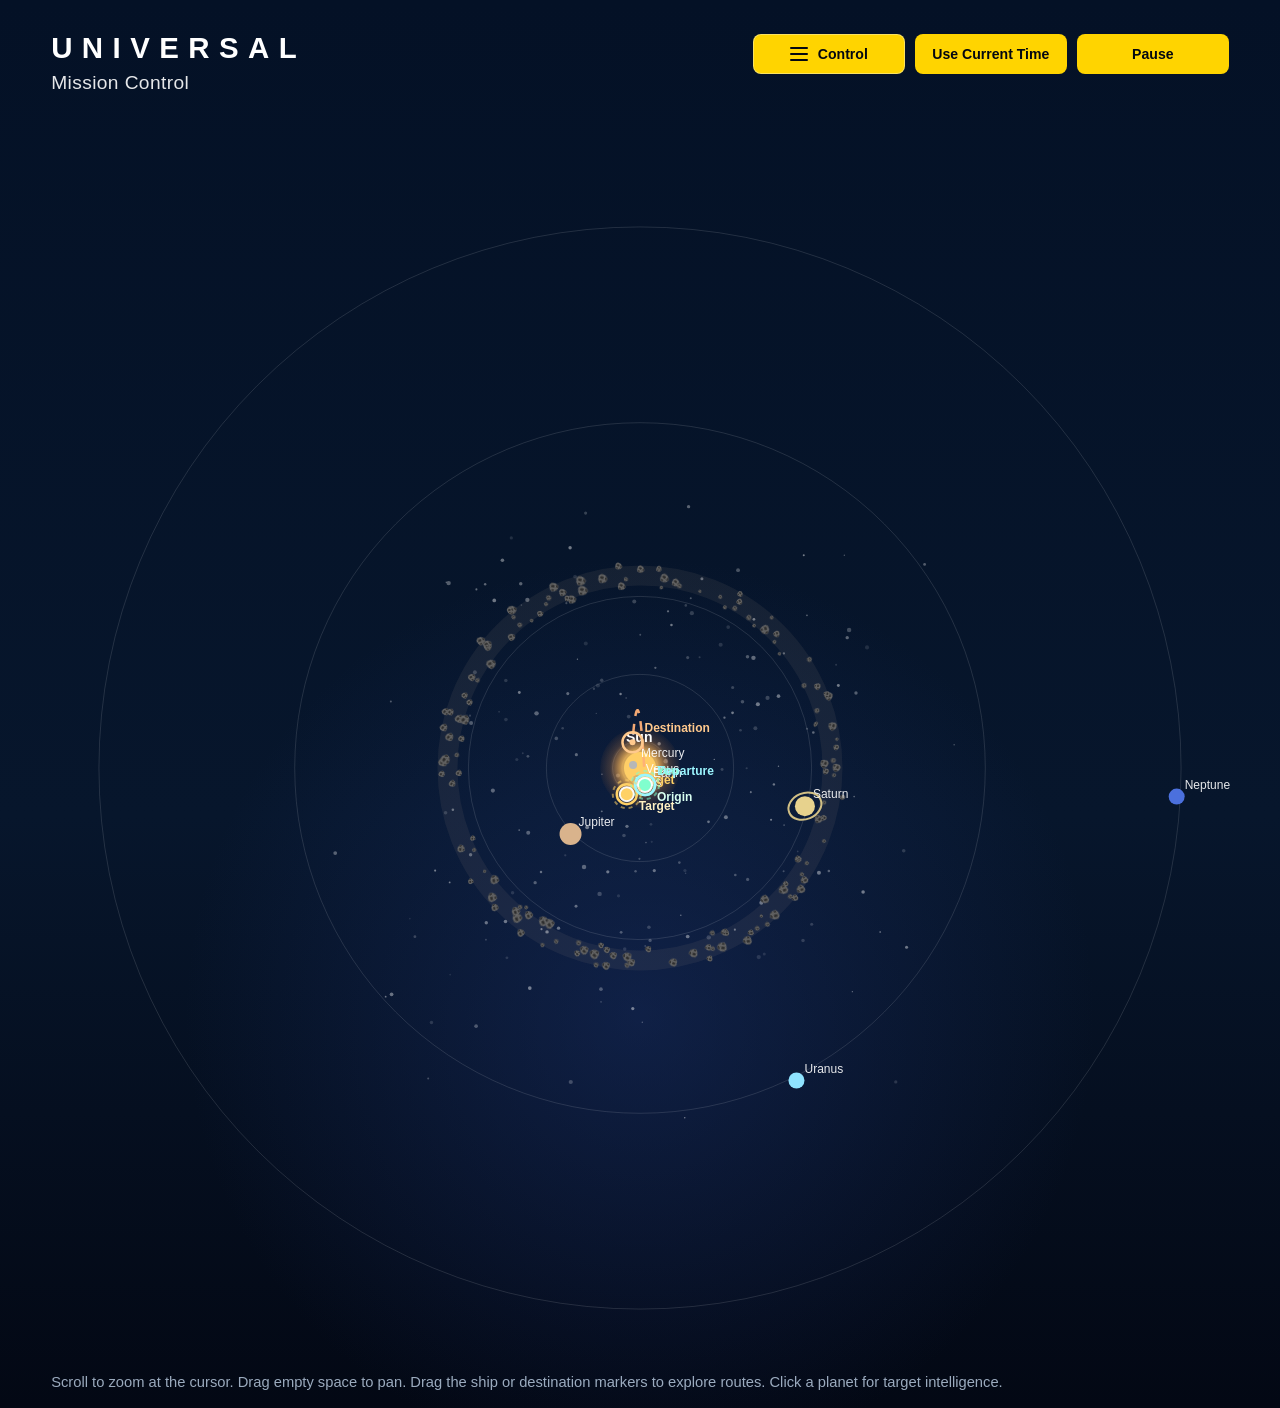
==== index.html @ 276c8074 "UI newly made" ====
<!DOCTYPE html>
<html lang="en">
<head>
  <meta charset="UTF-8" />
  <meta name="viewport" content="width=device-width, initial-scale=1.0" />
  <title>Universal Mission Control</title>
  <link rel="stylesheet" href="style.css" />
</head>
<body class="mission-control-page">
  <div class="ui mission-shell">
    <div class="mission-topbar">
      <div class="mission-brand">
        <h1>UNIVERSAL</h1>
        <p>Mission Control</p>
      </div>

      <div class="controls mission-controls" id="missionControls" aria-hidden="true">
        <div class="nav-control-card nav-time-card">
          <div class="control-field speed-field">
            <label for="speedInput">Speed</label>
            <input id="speedInput" type="number" min="0.01" step="0.01" value="1" />
          </div>
          <div class="control-field mission-time-field">
            <label for="customTime">Mission Time</label>
            <input type="datetime-local" id="customTime" step="1" />
          </div>
          <button id="applyTimeBtn">Apply</button>
        </div>
        <div class="sim-time-chip">
          <span class="sim-time-label">Simulation Time</span>
          <span id="simTimeDisplay" class="sim-time-value">Loading...</span>
        </div>
        <div class="nav-control-card planner-preview">
          <span class="card-label">Trajectory Tools</span>
          <button id="openPlannerBtn" type="button">Plan Route</button>
        </div>
        <div class="zoom-controls">
          <span class="zoom-label">Zoom</span>
          <button id="zoomOutBtn" type="button">-</button>
          <span id="zoomDisplay" class="zoom-display">1.00×</span>
          <button id="zoomInBtn" type="button">+</button>
        </div>
      </div>

      <div class="mission-actions">
        <button id="controlMenuBtn" class="control-menu-btn" type="button" aria-controls="missionControls" aria-expanded="false">
          <span class="menu-icon" aria-hidden="true"></span>
          <span>Control</span>
        </button>
        <button id="nowBtn">Use Current Time</button>
        <button id="togglePauseBtn">Pause</button>
      </div>
    </div>

    <div class="mission-layout">
      <section class="mission-main">
        <div class="canvas-wrap mission-canvas-wrap">
          <canvas id="solarCanvas" width="1000" height="1000"></canvas>
          <div id="planetInfo" class="planet-info-overlay hidden" aria-live="polite">
            <button id="closePlanetInfoBtn" class="planet-info-close" type="button" aria-label="Close target intelligence">Close</button>
            <div class="planet-info-card">
              <div class="planet-info-left">
                <div id="planetBadge" class="planet-badge">?</div>
              </div>

              <div class="planet-info-right">
                <p class="planet-info-kicker">Target Intelligence</p>
                <h3 id="planetName">Selected Planet</h3>
                <p><strong>Distance from Earth:</strong> <span id="planetDistance">Awaiting target lock</span></p>
                <p><strong>Size:</strong> <span id="planetSize">Awaiting target lock</span></p>
                <p><strong>Temperature:</strong> <span id="planetTemp">Awaiting target lock</span></p>
                <p><strong>Elements / Composition:</strong> <span id="planetElements">Awaiting target lock</span></p>
              </div>
            </div>
          </div>
          <div class="canvas-hint">
            Scroll to zoom at the cursor. Drag empty space to pan. Drag the ship or destination markers to explore routes. Click a planet for target intelligence.
          </div>
        </div>
      </section>
    </div>
  </div>

  <div id="plannerModal" class="modal hidden" aria-hidden="true">
    <div class="modal-backdrop" id="plannerBackdrop"></div>
    <div class="modal-dialog" role="dialog" aria-modal="true" aria-labelledby="plannerTitle">
      <div class="modal-header">
        <div>
          <p class="eyebrow">Navigation Console</p>
          <h2 id="plannerTitle">Trajectory Planner</h2>
          <p>Plot where you are, where you want to go, and the fastest route your ship can fly.</p>
        </div>
        <button id="closePlannerBtn" class="modal-close" type="button" aria-label="Close trajectory planner">Close</button>
      </div>

      <div class="planner-grid">
        <div class="planner-card origin-card">
          <h3>Origin</h3>
          <div class="planner-field-grid two-fields">
            <div class="planner-field">
              <label for="originMode">Plot from</label>
              <select id="originMode">
                <option value="body">Planet</option>
                <option value="custom">Custom coordinates</option>
              </select>
            </div>

            <div id="originBodyGroup" class="planner-field">
              <label for="originBody">Body</label>
              <select id="originBody">
                <option value="MERCURY">Mercury</option>
                <option value="VENUS">Venus</option>
                <option value="EARTH" selected>Earth</option>
                <option value="MARS">Mars</option>
                <option value="JUPITER">Jupiter</option>
                <option value="SATURN">Saturn</option>
                <option value="URANUS">Uranus</option>
                <option value="NEPTUNE">Neptune</option>
              </select>
            </div>
          </div>

          <div id="originCustomGroup" class="custom-coords hidden">
            <label for="originCustomX">X (AU)</label>
            <input id="originCustomX" type="number" step="0.001" value="1" />
            <label for="originCustomY">Y (AU)</label>
            <input id="originCustomY" type="number" step="0.001" value="0" />
            <label for="originCustomZ">Z (AU)</label>
            <input id="originCustomZ" type="number" step="0.001" value="0" />
          </div>
        </div>

        <div class="planner-card destination-card">
          <h3>Destination</h3>
          <div class="planner-field-grid two-fields">
            <div class="planner-field">
              <label for="destinationMode">Plot to</label>
              <select id="destinationMode">
                <option value="body">Planet</option>
                <option value="custom">Custom coordinates</option>
              </select>
            </div>

            <div id="destinationBodyGroup" class="planner-field">
              <label for="destinationBody">Body</label>
              <select id="destinationBody">
                <option value="MERCURY">Mercury</option>
                <option value="VENUS">Venus</option>
                <option value="EARTH">Earth</option>
                <option value="MARS" selected>Mars</option>
                <option value="JUPITER">Jupiter</option>
                <option value="SATURN">Saturn</option>
                <option value="URANUS">Uranus</option>
                <option value="NEPTUNE">Neptune</option>
              </select>
            </div>
          </div>

          <div id="destinationCustomGroup" class="custom-coords hidden">
            <label for="destinationCustomX">X (AU)</label>
            <input id="destinationCustomX" type="number" step="0.001" value="1.524" />
            <label for="destinationCustomY">Y (AU)</label>
            <input id="destinationCustomY" type="number" step="0.001" value="0" />
            <label for="destinationCustomZ">Z (AU)</label>
            <input id="destinationCustomZ" type="number" step="0.001" value="0" />
          </div>
        </div>

        <div class="planner-card ship-card">
          <h3>Ship + Mission</h3>
          <div class="planner-field-grid three-fields">
            <div class="planner-field">
              <label for="dryMassInput">Dry Mass (kg)</label>
              <input id="dryMassInput" type="number" min="1" step="10" value="1000" />
            </div>
            <div class="planner-field">
              <label for="fuelMassInput">Fuel Mass (kg)</label>
              <input id="fuelMassInput" type="number" min="0" step="10" value="300" />
            </div>
            <div class="planner-field">
              <label for="ispInput">Engine Isp (s)</label>
              <input id="ispInput" type="number" min="1" step="1" value="340" />
            </div>
          </div>
          <div class="ship-action-grid">
            <div class="planner-priority-group">
              <span class="planner-priority-label">Optimize for</span>
              <label><input id="preferTimeInput" type="checkbox" checked /> Least time</label>
              <label><input id="preferFuelInput" type="checkbox" checked /> Lowest fuel</label>
              <label><input id="preferRadiationInput" type="checkbox" checked /> Lowest radiation</label>
            </div>
            <div class="planner-buttons">
              <button id="swapRouteBtn" type="button">Swap Route</button>
              <button id="planRouteBtn" type="button">Plan Best Route</button>
            </div>
          </div>
        </div>
      </div>

      <div class="route-output">
        <h3>Guidance</h3>
        <p id="routeSummary">Choose an origin and destination, then generate a route.</p>
        <div class="route-stats" id="routeStats"></div>
      </div>
    </div>
  </div>

  <script>
    window.addEventListener("error", function (event) {
      const simTime = document.getElementById("simTimeDisplay");
      if (simTime) simTime.textContent = "Startup error";
    });

    window.addEventListener("unhandledrejection", function (event) {
      const simTime = document.getElementById("simTimeDisplay");
      if (simTime) simTime.textContent = "Startup error";
    });
  </script>
  <script src="spice-browser.js"></script>
  <script src="script.js"></script>
</body>
</html>
---- style.css ----
* {
  box-sizing: border-box;
  margin: 0;
  padding: 0;
}

body {
  min-height: 100vh;
  font-family: Arial, Helvetica, sans-serif;
  background:
    radial-gradient(circle at center, #101a2c 0%, #090d16 45%, #04060b 100%);
  color: white;
  display: flex;
  flex-direction: column;
  align-items: center;
  padding: 20px;
}

.ui {
  width: min(1100px, 95%);
  background: rgba(255, 255, 255, 0.06);
  border: 1px solid rgba(255, 255, 255, 0.12);
  backdrop-filter: blur(10px);
  border-radius: 16px;
  padding: 20px;
  margin-bottom: 18px;
  box-shadow: 0 10px 30px rgba(0, 0, 0, 0.35);
}

h1 {
  text-align: center;
  margin-bottom: 16px;
  font-size: 2rem;
  letter-spacing: 1px;
}

.controls {
  display: flex;
  flex-wrap: wrap;
  gap: 10px;
  justify-content: center;
  align-items: center;
  margin-bottom: 15px;
}

button,
input[type="datetime-local"],
input[type="number"],
select {
  border: none;
  border-radius: 10px;
  padding: 10px 14px;
  font-size: 0.95rem;
}

button {
  background: #ffd166;
  color: #111;
  font-weight: bold;
  cursor: pointer;
  transition: transform 0.15s ease, opacity 0.15s ease;
}

button:hover {
  transform: translateY(-2px);
  opacity: 0.92;
}

input[type="datetime-local"],
input[type="number"],
select {
  background: rgba(255, 255, 255, 0.92);
  color: #111;
}

.time-panel {
  text-align: center;
  margin-bottom: 15px;
  line-height: 1.8;
  font-size: 1rem;
}

.legend {
  display: flex;
  flex-wrap: wrap;
  justify-content: center;
  gap: 14px;
  font-size: 0.9rem;
}

.status-panel {
  margin-top: 14px;
  text-align: center;
  color: rgba(255, 255, 255, 0.8);
  font-size: 0.95rem;
}

.planner-launch {
  margin-top: 18px;
  text-align: center;
}

.planner-launch-copy {
  margin-top: 10px;
  color: rgba(255, 255, 255, 0.78);
}

.planner-grid {
  display: grid;
  grid-template-columns: 1fr;
  align-content: start;
  gap: 20px;
}

.planner-card,
.route-output {
  background: transparent;
  border: 0;
  border-radius: 0;
  padding: 0;
  color: #f5f7fb;
}

.planner-card {
  display: grid;
  gap: 12px;
}

.planner-card h3,
.route-output h3 {
  color: #f5f7fb;
  font-size: 1rem;
  letter-spacing: 0.03em;
}

.planner-field-grid {
  display: grid;
  gap: 12px;
  border-radius: 8px;
  background: #aeb5c0;
  padding: 14px 16px;
}

.two-fields {
  grid-template-columns: repeat(2, minmax(0, 1fr));
}

.three-fields {
  grid-template-columns: repeat(3, minmax(0, 1fr));
}

.planner-field {
  min-width: 0;
}

.planner-field label {
  display: block;
  margin-bottom: 6px;
  color: #121a29;
  font-size: 0.86rem;
}

.planner-card input,
.planner-card select {
  width: 100%;
  height: 36px;
  border-radius: 8px;
  background: #f5f5f3;
  color: #081120;
}

.ship-action-grid {
  display: grid;
  grid-template-columns: minmax(0, 1fr) minmax(150px, 0.9fr);
  gap: 24px;
  align-items: stretch;
  border-radius: 8px;
  background: #aeb5c0;
  padding: 14px 28px;
}

.planner-buttons {
  display: grid;
  gap: 10px;
}

.planner-buttons button {
  width: 100%;
  min-height: 46px;
  border-radius: 8px;
}

.planner-buttons #planRouteBtn {
  background: #65b27d;
}

.planner-priority-group {
  display: grid;
  gap: 5px;
  margin-top: 0;
  padding: 10px 12px;
  border-radius: 8px;
  background: rgba(16, 24, 38, 0.12);
  border: 0;
}

.planner-priority-group label {
  display: flex;
  align-items: center;
  gap: 8px;
  font-size: 0.8rem;
  color: #263142;
}

.planner-priority-group input[type="checkbox"] {
  width: 16px;
  height: 16px;
}

.planner-priority-label {
  font-size: 0.76rem;
  text-transform: uppercase;
  letter-spacing: 0.08em;
  color: #101827;
  font-weight: 700;
}

.custom-coords {
  display: grid;
  grid-template-columns: repeat(3, minmax(0, 1fr));
  gap: 8px;
  align-items: end;
}

.planner-card .custom-coords {
  border-radius: 8px;
  background: #aeb5c0;
  padding: 14px 16px;
  color: #111827;
}

.hidden {
  display: none !important;
}

.modal {
  position: fixed;
  inset: 0;
  z-index: 20;
  display: flex;
  align-items: center;
  justify-content: center;
  padding: 5vh 5vw;
}

.modal-backdrop {
  position: absolute;
  inset: 0;
  background: rgba(3, 7, 15, 0.7);
  backdrop-filter: blur(10px);
}

.modal-dialog {
  position: relative;
  width: min(1230px, 100%);
  max-height: calc(100vh - 10vh);
  overflow-y: auto;
  overflow-x: hidden;
  overscroll-behavior: contain;
  display: grid;
  grid-template-columns: minmax(410px, 0.92fr) minmax(520px, 1.18fr);
  grid-template-rows: auto auto;
  align-items: stretch;
  gap: 24px 34px;
  background: #25385d;
  border: 1px solid rgba(255, 255, 255, 0.75);
  border-radius: 8px;
  box-shadow: 0 20px 60px rgba(0, 0, 0, 0.55);
  padding: 44px 58px 60px;
}

.modal-dialog::-webkit-scrollbar,
.route-stats::-webkit-scrollbar {
  width: 10px;
}

.modal-dialog::-webkit-scrollbar-track,
.route-stats::-webkit-scrollbar-track {
  background: rgba(255, 255, 255, 0.08);
  border-radius: 999px;
}

.modal-dialog::-webkit-scrollbar-thumb,
.route-stats::-webkit-scrollbar-thumb {
  background: rgba(255, 212, 0, 0.72);
  border-radius: 999px;
}

.modal-header {
  display: flex;
  justify-content: space-between;
  align-items: flex-start;
  gap: 16px;
  grid-column: 1 / -1;
  margin-bottom: 0;
}

.modal-header h2 {
  margin-bottom: 10px;
  color: #f5f7fb;
  font-size: clamp(2rem, 4vw, 3.1rem);
  line-height: 0.95;
  letter-spacing: 0.1em;
  text-transform: uppercase;
}

.modal-header p {
  color: rgba(255, 255, 255, 0.88);
  font-size: 1.08rem;
  letter-spacing: 0.02em;
}

.modal-close {
  background: #ffd400;
  color: #081120;
  min-width: 86px;
}

.route-output {
  align-self: stretch;
  min-height: 0;
  margin-top: 0;
  display: grid;
  grid-template-rows: auto auto minmax(0, 1fr);
  gap: 0;
  overflow: hidden;
}

.route-output p {
  overflow: visible;
  margin-top: 14px;
  padding: 24px 36px 12px;
  border-radius: 8px 8px 0 0;
  background: #aeb5c0;
  line-height: 1.25;
  color: #111827;
  font-size: 0.92rem;
}

.route-stats {
  display: grid;
  grid-template-columns: repeat(4, minmax(0, 1fr));
  grid-auto-rows: minmax(92px, auto);
  gap: 10px;
  min-height: 0;
  max-height: 330px;
  overflow-y: auto;
  padding: 8px 36px 36px;
  border-radius: 0 0 8px 8px;
  background: #aeb5c0;
}

.route-stat {
  background: #f5f5f3;
  border: 0;
  border-radius: 8px;
  padding: 10px;
  min-width: 0;
}

.route-stat span {
  display: block;
}

.route-stat .label {
  font-size: 0.68rem;
  color: #5b6472;
  text-transform: uppercase;
  letter-spacing: 0.05em;
  margin-bottom: 4px;
}

.route-stat .value {
  font-size: 0.9rem;
  color: #111827;
  overflow-wrap: anywhere;
}

.route-stat.empty .value {
  color: #9aa1ad;
}

.asteroid {
  background: #9a8f80;
}

.legend span {
  display: flex;
  align-items: center;
  gap: 6px;
}

.dot {
  width: 12px;
  height: 12px;
  border-radius: 50%;
  display: inline-block;
}

.mercury { background: #b7b7b7; }
.venus { background: #d8b26e; }
.earth { background: #4da6ff; }
.mars { background: #d96b4d; }
.jupiter { background: #d9b38c; }
.saturn { background: #e7d28d; }
.uranus { background: #8fe3ff; }
.neptune { background: #4b70dd; }

.canvas-wrap {
  width: min(1000px, 95vw);
  aspect-ratio: 1 / 1;
  display: flex;
  justify-content: center;
  align-items: center;
}

canvas {
  width: 100%;
  height: 100%;
  background:
    radial-gradient(circle at center, rgba(255,255,255,0.03) 0%, rgba(0,0,0,0.15) 65%, rgba(0,0,0,0.3) 100%);
  border-radius: 18px;
  box-shadow: 0 12px 35px rgba(0, 0, 0, 0.45);
  border: 1px solid rgba(255,255,255,0.08);
}

@media (max-width: 1180px) {
  .modal-dialog {
    grid-template-columns: 1fr;
    overflow: auto;
  }

  .route-output {
    min-height: 560px;
  }
}

@media (max-width: 720px) {
  .custom-coords {
    grid-template-columns: 1fr;
  }

  .modal {
    padding: 12px;
  }

  .modal-dialog {
    grid-template-columns: 1fr;
    max-height: calc(100vh - 24px);
    overflow: auto;
    padding: 18px;
  }

  .modal-header {
    flex-direction: column;
    align-items: stretch;
  }

  .route-output {
    min-height: 520px;
  }

  .route-stats {
    grid-template-columns: repeat(2, minmax(0, 1fr));
    padding: 8px 14px 18px;
  }

  .route-output p {
    padding: 18px 14px 10px;
  }
}

.mission-control-page {
  background:
    radial-gradient(circle at 50% 72%, rgba(32, 57, 126, 0.38), transparent 38%),
    linear-gradient(180deg, #041126 0%, #07162c 58%, #030814 100%);
  align-items: stretch;
  padding: 0;
  overflow: hidden;
}

.mission-control-page .mission-shell {
  width: 100%;
  min-height: 100vh;
  display: grid;
  grid-template-rows: auto minmax(0, 1fr);
  padding: 34px 4vw 0;
  margin: 0;
  border-radius: 0;
  background: transparent;
  border: 0;
  box-shadow: none;
  backdrop-filter: none;
}

.mission-control-page .eyebrow {
  text-transform: uppercase;
  letter-spacing: 0.18em;
  font-size: 0.72rem;
  color: #8ec5ff;
  margin-bottom: 8px;
}

.mission-brand h1 {
  text-align: left;
  margin-bottom: 0;
  font-size: clamp(1.45rem, 2.3vw, 2.05rem);
  line-height: 0.95;
  letter-spacing: 0.32em;
  font-weight: 700;
}

.mission-brand p {
  margin-top: 10px;
  color: rgba(255, 255, 255, 0.9);
  font-size: clamp(1rem, 1.5vw, 1.25rem);
  letter-spacing: 0.02em;
}

.mission-topbar {
  --nav-button-width: 152px;
  --nav-button-height: 40px;
  --zoom-button-size: 40px;
  display: flex;
  justify-content: space-between;
  align-items: flex-start;
  flex-wrap: wrap;
  gap: 18px;
  margin-bottom: 16px;
}

.mission-actions {
  display: flex;
  flex-wrap: nowrap;
  justify-content: flex-end;
  gap: 10px;
  flex-shrink: 0;
}

.mission-actions button {
  width: var(--nav-button-width);
  height: var(--nav-button-height);
  border-radius: 8px;
  padding: 0 14px;
  background: #ffd400;
  color: #030711;
  font-size: 0.88rem;
  letter-spacing: 0;
  white-space: nowrap;
}

.control-menu-btn {
  display: inline-flex;
  align-items: center;
  justify-content: center;
  gap: 10px;
  background: transparent;
  color: #f5f7fb;
  border: 1px solid rgba(245, 247, 251, 0.38);
}

.menu-icon,
.menu-icon::before,
.menu-icon::after {
  display: block;
  width: 18px;
  height: 2px;
  border-radius: 999px;
  background: currentColor;
}

.menu-icon {
  position: relative;
}

.menu-icon::before,
.menu-icon::after {
  content: "";
  position: absolute;
  left: 0;
}

.menu-icon::before {
  top: -6px;
}

.menu-icon::after {
  top: 6px;
}

.mission-control-page .mission-controls {
  display: grid;
  grid-template-columns: repeat(4, minmax(0, 1fr));
  align-items: stretch;
  justify-content: stretch;
  order: 3;
  flex: 1 0 100%;
  gap: 14px;
  max-height: 240px;
  margin-bottom: 0;
  padding: 0;
  border-radius: 0;
  background: transparent;
  border: 0;
  opacity: 1;
  overflow: hidden;
  transform: translateY(0);
  transition:
    max-height 0.28s ease,
    opacity 0.22s ease,
    transform 0.28s ease,
    margin 0.28s ease;
}

.mission-control-page .mission-controls[aria-hidden="true"] {
  max-height: 0;
  margin-top: -18px;
  opacity: 0;
  pointer-events: none;
  transform: translateY(-10px);
}

.nav-control-card,
.sim-time-chip,
.zoom-controls {
  min-height: 110px;
  border-radius: 8px;
  background: #202650;
  border: 1px solid rgba(95, 117, 205, 0.12);
  box-shadow: inset 0 1px 0 rgba(255, 255, 255, 0.03);
}

.nav-time-card {
  display: grid;
  grid-template-columns: minmax(72px, 0.7fr) minmax(0, 1.3fr);
  grid-template-rows: auto auto;
  gap: 8px 12px;
  align-items: end;
  padding: 12px 16px;
}

.control-field {
  min-width: 0;
}

.control-field label,
.card-label {
  display: block;
  margin-bottom: 5px;
  color: rgba(255, 255, 255, 0.9);
  font-size: 0.82rem;
  font-weight: 700;
  letter-spacing: 0.02em;
}

.mission-control-page input[type="number"],
.mission-control-page input[type="datetime-local"] {
  width: 100%;
  height: 36px;
  border-radius: 8px;
  padding: 0 9px;
  background: #f4f4f4;
  color: #091120;
  font-size: 0.95rem;
}

.mission-control-page input[type="number"] {
  padding-left: 14px;
}

.nav-time-card button,
.planner-preview button,
.zoom-controls button {
  border-radius: 8px;
  background: #ffd400;
  color: #030711;
}

.nav-time-card button {
  align-self: center;
  grid-column: 1 / -1;
  width: 100%;
  height: var(--nav-button-height);
  padding: 0 14px;
  margin-top: 0;
  font-size: 0.95rem;
  white-space: nowrap;
}

.planner-preview {
  display: grid;
  align-content: center;
  gap: 10px;
  padding: 12px 16px;
}

.planner-preview button {
  width: 100%;
  height: var(--nav-button-height);
  justify-self: stretch;
  font-size: 0.95rem;
  white-space: nowrap;
}

.zoom-controls {
  display: grid;
  grid-template-columns: var(--zoom-button-size) minmax(58px, 1fr) var(--zoom-button-size);
  align-items: center;
  justify-items: center;
  align-content: center;
  gap: 10px 12px;
  padding: 12px 16px;
  margin-left: 0;
}

.controls-mini-panel {
  display: flex;
  align-items: center;
  gap: 10px;
  padding: 8px 10px;
  border-radius: 14px;
  background: rgba(10, 24, 40, 0.7);
  border: 1px solid rgba(126, 184, 255, 0.12);
}

.controls-mini-panel h2 {
  margin: 0;
  font-size: 0.74rem;
  text-transform: uppercase;
  letter-spacing: 0.08em;
  color: rgba(182, 215, 255, 0.75);
  white-space: nowrap;
}

.planner-preview-inline button {
  padding: 8px 12px;
  font-size: 0.86rem;
}

.legend-inline {
  max-width: min(540px, 100%);
}

.sim-time-chip {
  display: grid;
  align-content: center;
  gap: 2px;
  min-width: 0;
  padding: 12px 16px;
  text-align: center;
}

.sim-time-label {
  font-size: 0.82rem;
  font-weight: 700;
  text-transform: none;
  letter-spacing: 0.02em;
  color: rgba(255, 255, 255, 0.92);
}

.sim-time-value {
  display: flex;
  flex-direction: column;
  align-items: center;
  color: #f3f8ff;
  line-height: 1;
  font-weight: 700;
}

.sim-time-clock {
  font-size: 1.6rem;
}

.sim-time-date {
  display: none;
  margin-top: 4px;
  color: rgba(255, 255, 255, 0.56);
  font-size: 0.84rem;
  font-weight: 400;
  white-space: nowrap;
}

.zoom-label {
  grid-column: 1 / -1;
  width: 100%;
  font-size: 0.82rem;
  color: rgba(255, 255, 255, 0.88);
  text-transform: uppercase;
  letter-spacing: 0.05em;
  text-align: center;
}

.zoom-display {
  min-width: 58px;
  text-align: center;
  color: #eef6ff;
  font-size: 0.95rem;
}

.zoom-controls button {
  width: var(--zoom-button-size);
  height: var(--zoom-button-size);
  padding: 0;
  line-height: 1;
}

.mission-layout {
  display: block;
  min-height: 0;
  margin: 0 -4vw;
}

.mission-main {
  min-width: 0;
  height: 100%;
}

.mission-control-page .mission-canvas-wrap {
  width: 100%;
  height: 100%;
  min-height: 0;
  aspect-ratio: auto;
  position: relative;
  flex-direction: column;
  align-items: stretch;
  margin-top: 0;
}

.mission-control-page canvas {
  display: block;
  flex: 1;
  min-height: 0;
  border-radius: 0;
  border: 0;
  box-shadow: none;
  background: transparent;
  cursor: grab;
  touch-action: none;
  user-select: none;
}

.mission-control-page canvas:active {
  cursor: grabbing;
}

.canvas-hint {
  position: absolute;
  left: 4vw;
  right: 4vw;
  bottom: 18px;
  z-index: 1;
  margin-top: 0;
  color: rgba(213, 233, 255, 0.72);
  font-size: 0.92rem;
  pointer-events: none;
}

.mission-legend {
  justify-content: flex-start;
  gap: 10px 16px;
}

.compact-legend {
  gap: 6px 10px;
  font-size: 0.8rem;
}

.planet-info-card {
  display: grid;
  grid-template-columns: 96px minmax(0, 1fr);
  gap: 16px;
  align-items: start;
}

.planet-badge {
  width: 96px;
  height: 96px;
  border-radius: 16px;
  display: flex;
  align-items: center;
  justify-content: center;
  font-size: 1.6rem;
  font-weight: 700;
  color: #08111d;
  background: rgba(255, 255, 255, 0.06);
  border: 1px solid rgba(255, 255, 255, 0.08);
}

.planet-info-right h3 {
  margin-bottom: 10px;
}

.planet-info-right p {
  line-height: 1.6;
  color: rgba(239, 245, 255, 0.82);
}

.planet-info-overlay {
  position: absolute;
  top: 18px;
  left: 18px;
  z-index: 2;
  width: min(360px, calc(100% - 36px));
  padding: 18px;
  border-radius: 18px;
  background: linear-gradient(180deg, rgba(9, 18, 32, 0.96), rgba(5, 10, 19, 0.96));
  border: 1px solid rgba(122, 181, 255, 0.16);
  box-shadow: 0 18px 42px rgba(0, 0, 0, 0.4);
  backdrop-filter: blur(12px);
}

.planet-info-close {
  position: absolute;
  top: 12px;
  right: 12px;
  padding: 7px 10px;
  font-size: 0.82rem;
  background: rgba(255, 255, 255, 0.1);
  color: #f4f8ff;
}

.planet-info-kicker {
  margin-bottom: 6px;
  font-size: 0.74rem;
  text-transform: uppercase;
  letter-spacing: 0.1em;
  color: #8ec5ff;
}

@media (max-width: 1280px) {
  .mission-control-page .mission-controls {
    grid-template-columns: repeat(2, minmax(0, 1fr));
  }
}

@media (max-width: 720px) {
  .mission-control-page {
    padding: 0;
    overflow: auto;
  }

  .mission-control-page .mission-shell {
    padding: 28px 18px 0;
  }

  .mission-topbar {
    flex-direction: column;
    align-items: flex-start;
  }

  .mission-actions {
    justify-content: flex-start;
    width: 100%;
  }

  .mission-actions button {
    width: 100%;
    padding: 0 14px;
  }

  .mission-control-page .mission-controls {
    grid-template-columns: 1fr;
    align-items: stretch;
  }

  .mission-layout {
    margin: 0 -18px;
  }

  .mission-control-page .mission-canvas-wrap {
    min-height: 70vh;
  }

  .canvas-hint {
    left: 18px;
    right: 18px;
  }

  .nav-time-card {
    grid-template-columns: 1fr;
    gap: 8px;
    padding: 12px;
  }

  .nav-time-card button {
    width: 100%;
    margin-top: 0;
  }

  .planner-preview button {
    width: 100%;
  }

  .planner-preview,
  .zoom-controls,
  .sim-time-chip {
    width: 100%;
  }

  .zoom-controls {
    min-height: 58px;
  }

  .controls-mini-panel {
    width: 100%;
    flex-wrap: wrap;
  }

  .legend-inline {
    max-width: 100%;
  }

  .sim-time-chip {
    min-width: 0;
  }

  .planet-info-card {
    grid-template-columns: 1fr;
  }

  .planet-info-overlay {
    top: 12px;
    left: 12px;
    width: calc(100% - 24px);
  }
}
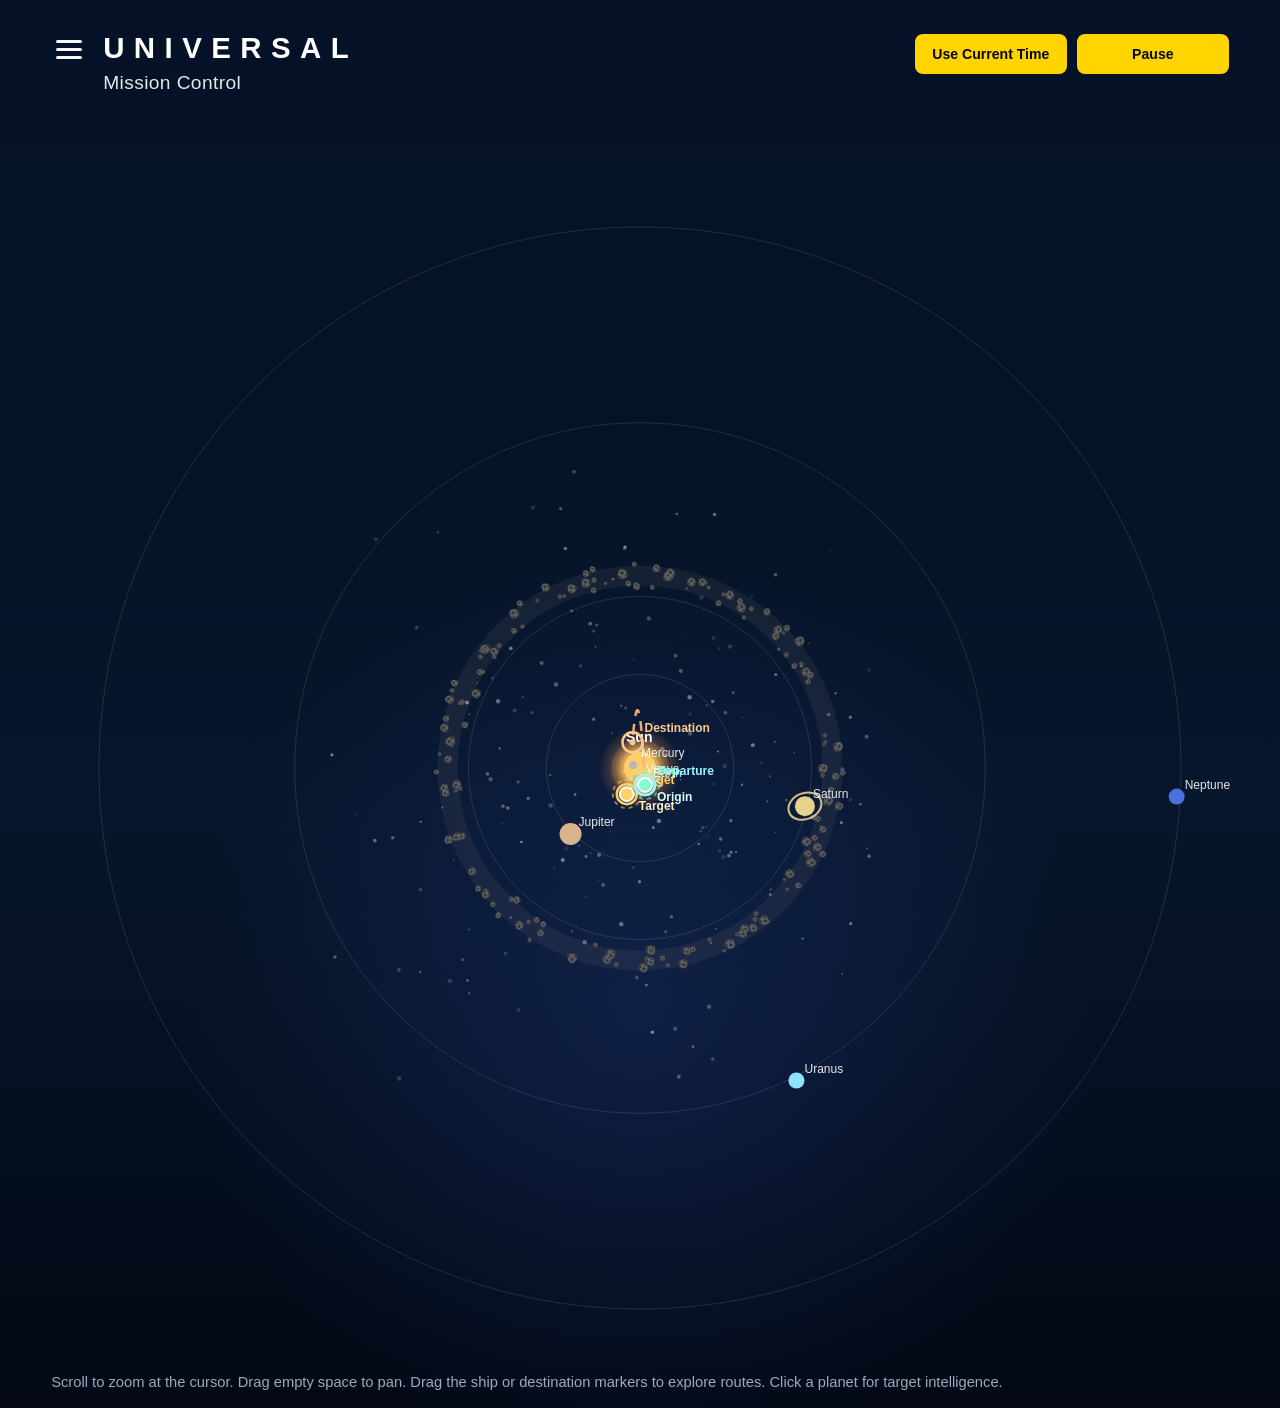
==== commit c0c11bed: "UI newly made" ====
--- a/index.html
+++ b/index.html
@@ -9,9 +9,14 @@
 <body class="mission-control-page">
   <div class="ui mission-shell">
     <div class="mission-topbar">
-      <div class="mission-brand">
-        <h1>UNIVERSAL</h1>
-        <p>Mission Control</p>
+      <div class="mission-brand-row">
+        <div id="controlMenuBtn" class="control-menu-btn" role="button" tabindex="0" aria-label="Control" aria-controls="missionControls" aria-expanded="false">
+          <span class="menu-icon" aria-hidden="true"></span>
+        </div>
+        <div class="mission-brand">
+          <h1>UNIVERSAL</h1>
+          <p>Mission Control</p>
+        </div>
       </div>
 
       <div class="controls mission-controls" id="missionControls" aria-hidden="true">
@@ -43,10 +48,6 @@
       </div>
 
       <div class="mission-actions">
-        <button id="controlMenuBtn" class="control-menu-btn" type="button" aria-controls="missionControls" aria-expanded="false">
-          <span class="menu-icon" aria-hidden="true"></span>
-          <span>Control</span>
-        </button>
         <button id="nowBtn">Use Current Time</button>
         <button id="togglePauseBtn">Pause</button>
       </div>
--- a/style.css
+++ b/style.css
@@ -527,6 +527,13 @@
   letter-spacing: 0.02em;
 }
 
+.mission-brand-row {
+  display: flex;
+  align-items: flex-start;
+  gap: 16px;
+  order: 0;
+}
+
 .mission-topbar {
   --nav-button-width: 152px;
   --nav-button-height: 40px;
@@ -544,6 +551,7 @@
   flex-wrap: nowrap;
   justify-content: flex-end;
   gap: 10px;
+  order: 2;
   flex-shrink: 0;
 }
 
@@ -559,22 +567,31 @@
   white-space: nowrap;
 }
 
-.control-menu-btn {
+.mission-topbar .control-menu-btn {
   display: inline-flex;
   align-items: center;
   justify-content: center;
-  gap: 10px;
-  background: transparent;
-  color: #f5f7fb;
-  border: 1px solid rgba(245, 247, 251, 0.38);
+  width: 36px;
+  min-width: 36px;
+  height: 36px;
+  margin-top: -3px;
+  padding: 0 !important;
+  background: transparent !important;
+  color: #f5f7fb !important;
+  border: 0 !important;
+  box-shadow: none !important;
+  transform: none;
+  cursor: pointer;
+  font-size: 0;
+  line-height: 0;
 }
 
 .menu-icon,
 .menu-icon::before,
 .menu-icon::after {
   display: block;
-  width: 18px;
-  height: 2px;
+  width: 26px;
+  height: 3px;
   border-radius: 999px;
   background: currentColor;
 }
@@ -591,11 +608,22 @@
 }
 
 .menu-icon::before {
-  top: -6px;
+  top: -8px;
 }
 
 .menu-icon::after {
-  top: 6px;
+  top: 8px;
+}
+
+.mission-topbar .control-menu-btn:hover,
+.mission-topbar .control-menu-btn:active {
+  background: transparent !important;
+  opacity: 0.82;
+}
+
+.mission-topbar .control-menu-btn:focus-visible {
+  outline: 2px solid rgba(255, 255, 255, 0.72);
+  outline-offset: 4px;
 }
 
 .mission-control-page .mission-controls {
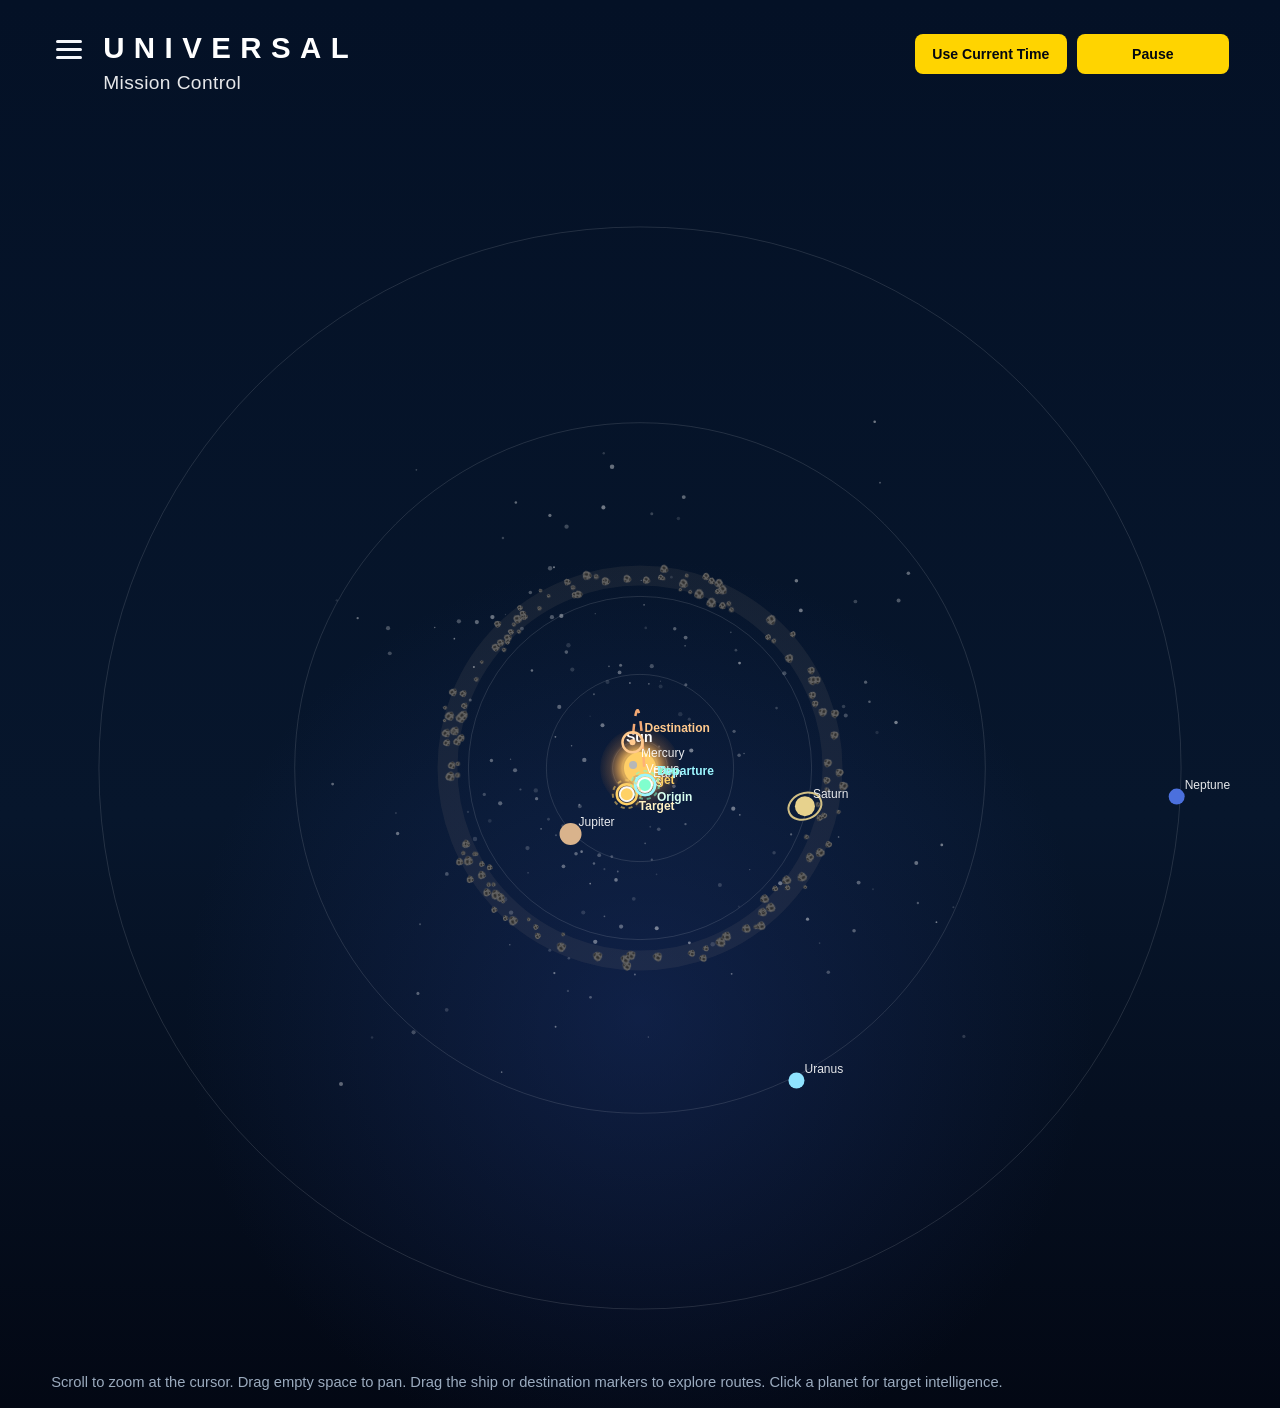
==== commit 361f0bd1: "pushed" ====
--- a/index.html
+++ b/index.html
@@ -186,7 +186,7 @@
           <div class="ship-action-grid">
             <div class="planner-priority-group">
               <span class="planner-priority-label">Optimize for</span>
-              <label><input id="preferTimeInput" type="checkbox" checked /> Least time</label>
+              <label><input id="preferTimeInput" type="checkbox" checked /> Shortest travel time</label>
               <label><input id="preferFuelInput" type="checkbox" checked /> Lowest fuel</label>
               <label><input id="preferRadiationInput" type="checkbox" checked /> Lowest radiation</label>
             </div>
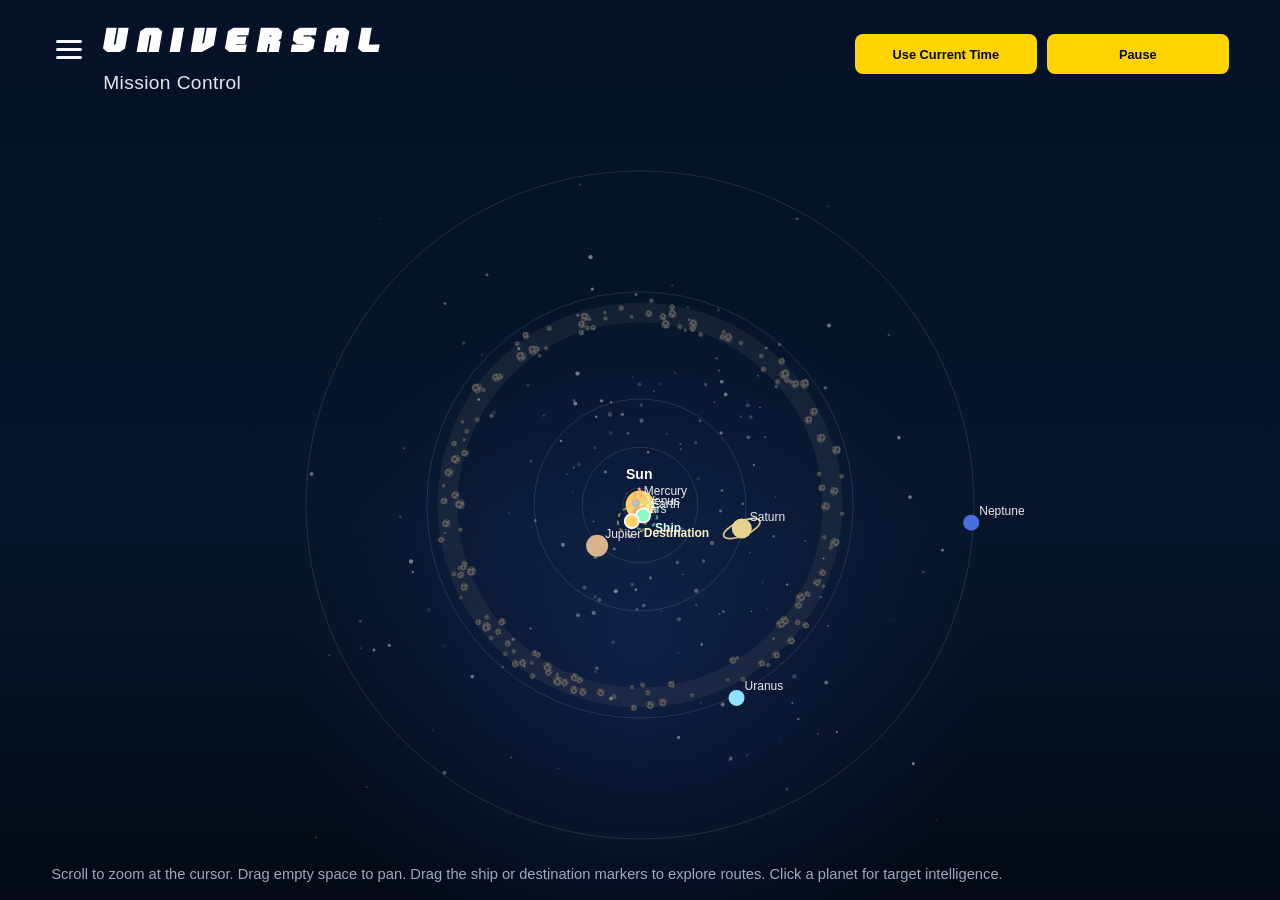
==== commit 65d207f9: "planets" ====
--- a/index.html
+++ b/index.html
@@ -57,23 +57,41 @@
       <section class="mission-main">
         <div class="canvas-wrap mission-canvas-wrap">
           <canvas id="solarCanvas" width="1000" height="1000"></canvas>
-          <div id="planetInfo" class="planet-info-overlay hidden" aria-live="polite">
-            <button id="closePlanetInfoBtn" class="planet-info-close" type="button" aria-label="Close target intelligence">Close</button>
-            <div class="planet-info-card">
-              <div class="planet-info-left">
-                <div id="planetBadge" class="planet-badge">?</div>
+          <section id="planetInfo" class="planet-overview hidden" aria-hidden="true" aria-live="polite">
+            <div class="planet-overview-surface"></div>
+            <div class="planet-overview-panel">
+              <div class="planet-overview-header">
+                <button id="closePlanetInfoBtn" class="planet-overview-close" type="button" aria-label="Close planet overview">Close</button>
+                <button id="planetEndpointBtn" class="planet-overview-endpoint" type="button">Set Endpoint</button>
               </div>
 
-              <div class="planet-info-right">
-                <p class="planet-info-kicker">Target Intelligence</p>
-                <h3 id="planetName">Selected Planet</h3>
-                <p><strong>Distance from Earth:</strong> <span id="planetDistance">Awaiting target lock</span></p>
-                <p><strong>Size:</strong> <span id="planetSize">Awaiting target lock</span></p>
-                <p><strong>Temperature:</strong> <span id="planetTemp">Awaiting target lock</span></p>
-                <p><strong>Elements / Composition:</strong> <span id="planetElements">Awaiting target lock</span></p>
+              <div class="planet-overview-copy">
+                <h2 id="planetName" class="planet-overview-title">Selected Planet</h2>
               </div>
-            </div>
-          </div>
+
+              <div class="planet-overview-grid">
+                <div class="planet-overview-stat planet-overview-stat-size">
+                  <span class="planet-overview-label">Size</span>
+                  <span id="planetSize" class="planet-overview-value">Awaiting target lock</span>
+                </div>
+                <div class="planet-overview-stat planet-overview-stat-temp">
+                  <span class="planet-overview-label">Temperature</span>
+                  <span id="planetTemp" class="planet-overview-value">Awaiting target lock</span>
+                </div>
+                <div class="planet-overview-visual">
+                  <img id="planetOverviewImage" src="" alt="" />
+                </div>
+                <div class="planet-overview-stat planet-overview-stat-distance">
+                  <span class="planet-overview-label">Distance from Earth</span>
+                  <span id="planetDistance" class="planet-overview-value">Awaiting target lock</span>
+                </div>
+                <div class="planet-overview-stat planet-overview-stat-elements">
+                  <span class="planet-overview-label">Composition</span>
+                  <span id="planetElements" class="planet-overview-value">Awaiting target lock</span>
+                </div>
+              </div>
+            </div>
+          </section>
           <div class="canvas-hint">
             Scroll to zoom at the cursor. Drag empty space to pan. Drag the ship or destination markers to explore routes. Click a planet for target intelligence.
           </div>
--- a/style.css
+++ b/style.css
@@ -1,3 +1,15 @@
+@font-face {
+  font-family: "Legend";
+  src: url("assets/Legend.ttf") format("truetype");
+  font-display: swap;
+}
+
+@font-face {
+  font-family: "Science Gothic";
+  src: url("assets/ScienceGothic.ttf") format("truetype");
+  font-display: swap;
+}
+
 * {
   box-sizing: border-box;
   margin: 0;
@@ -6,7 +18,7 @@
 
 body {
   min-height: 100vh;
-  font-family: Arial, Helvetica, sans-serif;
+  font-family: "Science Gothic", Arial, Helvetica, sans-serif;
   background:
     radial-gradient(circle at center, #101a2c 0%, #090d16 45%, #04060b 100%);
   color: white;
@@ -32,6 +44,7 @@
   margin-bottom: 16px;
   font-size: 2rem;
   letter-spacing: 1px;
+  font-family: "Legend", "Science Gothic", Arial, sans-serif;
 }
 
 .controls {
@@ -51,6 +64,7 @@
   border-radius: 10px;
   padding: 10px 14px;
   font-size: 0.95rem;
+  font-family: inherit;
 }
 
 button {
@@ -491,6 +505,7 @@
 
 .mission-control-page .mission-shell {
   width: 100%;
+  height: 100vh;
   min-height: 100vh;
   display: grid;
   grid-template-rows: auto minmax(0, 1fr);
@@ -518,6 +533,7 @@
   line-height: 0.95;
   letter-spacing: 0.32em;
   font-weight: 700;
+  font-family: "Legend", "Science Gothic", Arial, sans-serif;
 }
 
 .mission-brand p {
@@ -535,9 +551,10 @@
 }
 
 .mission-topbar {
-  --nav-button-width: 152px;
+  --nav-button-width: 182px;
   --nav-button-height: 40px;
   --zoom-button-size: 40px;
+  position: relative;
   display: flex;
   justify-content: space-between;
   align-items: flex-start;
@@ -562,7 +579,7 @@
   padding: 0 14px;
   background: #ffd400;
   color: #030711;
-  font-size: 0.88rem;
+  font-size: 0.8rem;
   letter-spacing: 0;
   white-space: nowrap;
 }
@@ -631,11 +648,14 @@
   grid-template-columns: repeat(4, minmax(0, 1fr));
   align-items: stretch;
   justify-content: stretch;
-  order: 3;
-  flex: 1 0 100%;
+  position: absolute;
+  top: calc(100% + 10px);
+  left: 0;
+  right: 0;
+  z-index: 5;
   gap: 14px;
-  max-height: 240px;
-  margin-bottom: 0;
+  max-height: 260px;
+  margin: 0;
   padding: 0;
   border-radius: 0;
   background: transparent;
@@ -646,13 +666,11 @@
   transition:
     max-height 0.28s ease,
     opacity 0.22s ease,
-    transform 0.28s ease,
-    margin 0.28s ease;
+    transform 0.28s ease;
 }
 
 .mission-control-page .mission-controls[aria-hidden="true"] {
   max-height: 0;
-  margin-top: -18px;
   opacity: 0;
   pointer-events: none;
   transform: translateY(-10px);
@@ -843,17 +861,23 @@
 }
 
 .mission-layout {
-  display: block;
+  display: flex;
   min-height: 0;
+  height: 100%;
   margin: 0 -4vw;
 }
 
 .mission-main {
+  display: flex;
+  flex: 1 1 auto;
   min-width: 0;
   height: 100%;
+  min-height: 0;
 }
 
 .mission-control-page .mission-canvas-wrap {
+  display: flex;
+  flex: 1 1 auto;
   width: 100%;
   height: 100%;
   min-height: 0;
@@ -867,6 +891,8 @@
 .mission-control-page canvas {
   display: block;
   flex: 1;
+  width: 100%;
+  height: 100%;
   min-height: 0;
   border-radius: 0;
   border: 0;
@@ -903,48 +929,175 @@
   font-size: 0.8rem;
 }
 
-.planet-info-card {
-  display: grid;
-  grid-template-columns: 96px minmax(0, 1fr);
-  gap: 16px;
+.planet-overview {
+  position: absolute;
+  inset: 0;
+  z-index: 4;
+  opacity: 0;
+  pointer-events: none;
+  transition: opacity 0.24s ease;
+}
+
+.planet-overview.is-open {
+  opacity: 1;
+  pointer-events: auto;
+}
+
+.planet-overview-surface {
+  position: absolute;
+  inset: 0;
+  background:
+    radial-gradient(circle at 20% 38%, rgba(110, 165, 255, 0.2), transparent 28%),
+    radial-gradient(circle at 50% 78%, rgba(60, 98, 184, 0.18), transparent 24%),
+    linear-gradient(180deg, rgba(4, 16, 36, 0.82) 0%, rgba(5, 15, 29, 0.94) 62%, rgba(1, 8, 18, 0.98) 100%);
+  backdrop-filter: blur(8px);
+}
+
+.planet-overview-panel {
+  position: relative;
+  z-index: 1;
+  min-height: 100%;
+  padding: 30px 42px 34px;
+  display: grid;
+  grid-template-rows: auto auto minmax(0, 1fr);
+  gap: 12px;
+  overflow-y: auto;
+  transform: translateY(18px) scale(0.985);
+  transition: transform 0.5s cubic-bezier(0.2, 0.8, 0.2, 1);
+}
+
+.planet-overview.is-open .planet-overview-panel {
+  transform: translateY(0) scale(1);
+}
+
+.planet-overview-header {
+  display: flex;
+  justify-content: space-between;
+  align-items: center;
+  gap: 18px;
+}
+
+.planet-overview-close,
+.planet-overview-endpoint {
+  min-width: 156px;
+  min-height: 48px;
+  border-radius: 999px;
+  font-size: 0.92rem;
+}
+
+.planet-overview-close {
+  background: rgba(20, 44, 77, 0.9);
+  color: #f5f8ff;
+}
+
+.planet-overview-endpoint {
+  background: linear-gradient(90deg, #9dd7ff 0%, #ffd96b 100%);
+  color: #091120;
+}
+
+.planet-overview-copy {
+  text-align: center;
+}
+
+.planet-overview-title {
+  font-size: clamp(3.1rem, 6vw, 5.3rem);
+  line-height: 0.96;
+  letter-spacing: 0.02em;
+  color: #f5f8ff;
+  font-family: "Legend", "Science Gothic", Arial, sans-serif;
+}
+
+.planet-overview-grid {
+  min-height: 0;
+  display: grid;
+  grid-template-columns: repeat(12, minmax(0, 1fr));
+  grid-template-rows: repeat(6, minmax(72px, auto));
   align-items: start;
-}
-
-.planet-badge {
-  width: 96px;
-  height: 96px;
-  border-radius: 16px;
-  display: flex;
-  align-items: center;
+  gap: 12px 16px;
+}
+
+.planet-overview-stat {
+  align-self: center;
+  max-width: 340px;
+}
+
+.planet-overview-label {
+  display: block;
+  margin-bottom: 6px;
+  color: #9fc8ff;
+  text-transform: uppercase;
+  letter-spacing: 0.12em;
+  font-size: clamp(0.84rem, 1vw, 0.98rem);
+}
+
+.planet-overview-value {
+  display: block;
+  color: #dfebff;
+  font-size: clamp(1.05rem, 1.5vw, 1.35rem);
+  line-height: 1.38;
+  font-weight: 700;
+}
+
+.planet-overview-stat-size {
+  grid-column: 3 / span 3;
+  grid-row: 2 / span 1;
+  align-self: start;
+}
+
+.planet-overview-stat-temp {
+  grid-column: 10 / span 3;
+  grid-row: 4 / span 1;
+  justify-self: start;
+  text-align: left;
+  align-self: start;
+}
+
+.planet-overview-stat-distance {
+  grid-column: 2 / span 4;
+  grid-row: 4 / span 1;
+  align-self: start;
+}
+
+.planet-overview-stat-elements {
+  grid-column: 9 / span 4;
+  grid-row: 2 / span 2;
+  justify-self: start;
+  align-self: start;
+}
+
+.planet-overview-visual {
+  grid-column: 4 / span 6;
+  grid-row: 2 / span 3;
+  display: flex;
+  align-items: flex-start;
   justify-content: center;
-  font-size: 1.6rem;
-  font-weight: 700;
-  color: #08111d;
-  background: rgba(255, 255, 255, 0.06);
-  border: 1px solid rgba(255, 255, 255, 0.08);
-}
-
-.planet-info-right h3 {
-  margin-bottom: 10px;
-}
-
-.planet-info-right p {
-  line-height: 1.6;
-  color: rgba(239, 245, 255, 0.82);
-}
-
-.planet-info-overlay {
-  position: absolute;
-  top: 18px;
-  left: 18px;
-  z-index: 2;
-  width: min(360px, calc(100% - 36px));
-  padding: 18px;
-  border-radius: 18px;
-  background: linear-gradient(180deg, rgba(9, 18, 32, 0.96), rgba(5, 10, 19, 0.96));
-  border: 1px solid rgba(122, 181, 255, 0.16);
-  box-shadow: 0 18px 42px rgba(0, 0, 0, 0.4);
-  backdrop-filter: blur(12px);
+  min-height: 260px;
+  min-height: 220px;
+  padding-top: 0;
+}
+
+.planet-overview-visual img {
+  display: block;
+  width: min(28vw, 420px);
+  max-width: 100%;
+  height: auto;
+  object-fit: contain;
+  object-position: center;
+  transform: translateY(-20px);
+  filter: drop-shadow(0 28px 42px rgba(0, 0, 0, 0.42));
+  animation: planetOverviewImageIn 0.28s ease;
+}
+
+@keyframes planetOverviewImageIn {
+  from {
+    opacity: 0;
+    transform: scale(0.92);
+  }
+
+  to {
+    opacity: 1;
+    transform: scale(1);
+  }
 }
 
 .planet-info-close {
@@ -957,14 +1110,6 @@
   color: #f4f8ff;
 }
 
-.planet-info-kicker {
-  margin-bottom: 6px;
-  font-size: 0.74rem;
-  text-transform: uppercase;
-  letter-spacing: 0.1em;
-  color: #8ec5ff;
-}
-
 @media (max-width: 1280px) {
   .mission-control-page .mission-controls {
     grid-template-columns: repeat(2, minmax(0, 1fr));
@@ -1052,13 +1197,48 @@
     min-width: 0;
   }
 
-  .planet-info-card {
-    grid-template-columns: 1fr;
-  }
-
-  .planet-info-overlay {
-    top: 12px;
-    left: 12px;
-    width: calc(100% - 24px);
-  }
-}
+  .planet-overview-panel {
+    padding: 24px 20px 28px;
+  }
+
+  .planet-overview-header {
+    flex-wrap: wrap;
+  }
+
+  .planet-overview-close,
+  .planet-overview-endpoint {
+    flex: 1 1 180px;
+    min-width: 0;
+  }
+
+  .planet-overview-grid {
+    grid-template-columns: repeat(2, minmax(0, 1fr));
+    grid-template-rows: auto;
+    gap: 24px 18px;
+  }
+
+  .planet-overview-stat,
+  .planet-overview-visual,
+  .planet-overview-stat-size,
+  .planet-overview-stat-temp,
+  .planet-overview-stat-distance,
+  .planet-overview-stat-elements {
+    grid-column: auto;
+    grid-row: auto;
+    justify-self: stretch;
+    max-width: none;
+  }
+
+  .planet-overview-visual {
+    order: 5;
+    min-height: 220px;
+  }
+
+  .planet-overview-visual img {
+    width: min(72vw, 320px);
+  }
+
+  .planet-overview-title {
+    font-size: clamp(2.2rem, 12vw, 3.6rem);
+  }
+}
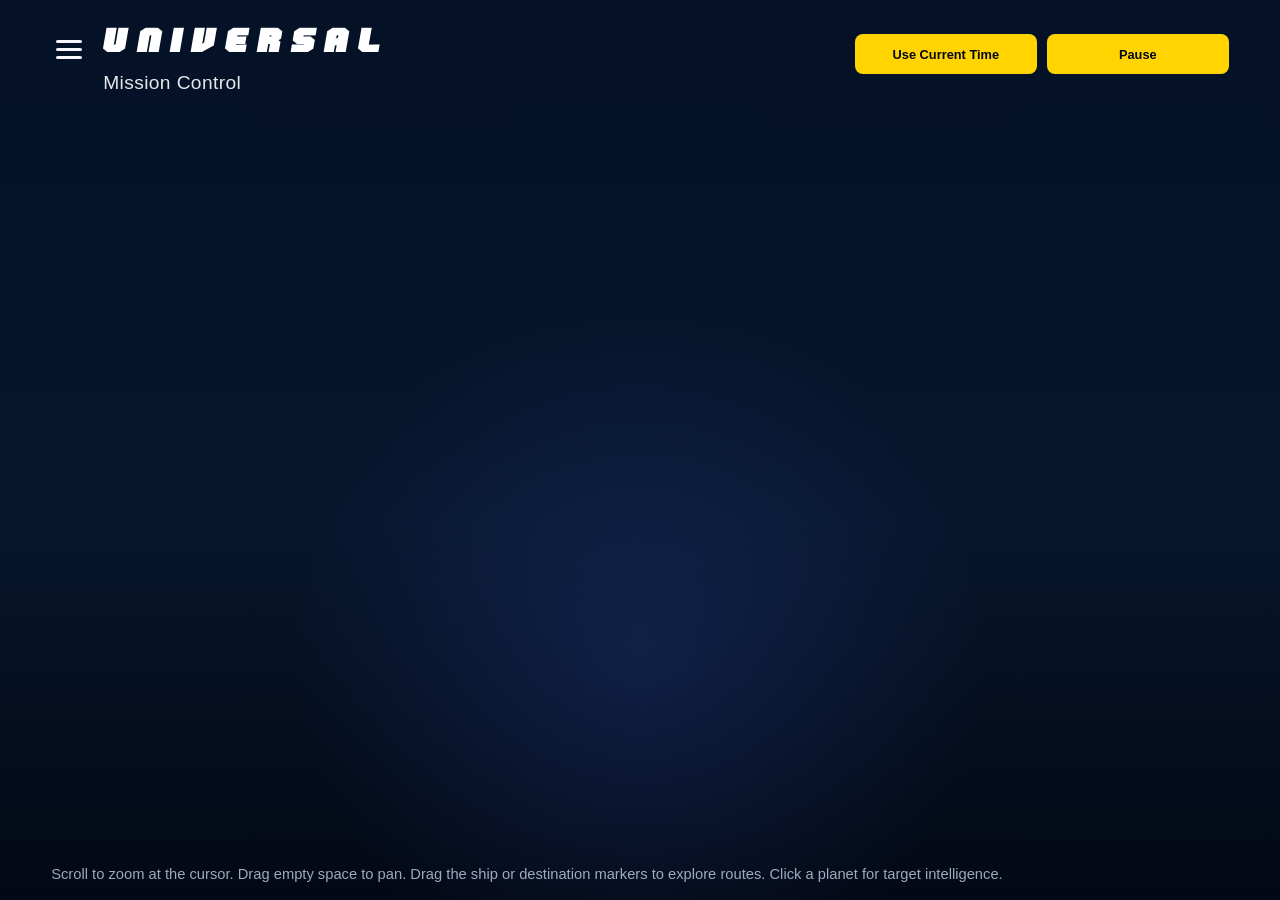
==== commit 7f675490: "UI newly made" ====
--- a/index.html
+++ b/index.html
@@ -206,7 +206,6 @@
               <span class="planner-priority-label">Optimize for</span>
               <label><input id="preferTimeInput" type="checkbox" checked /> Shortest travel time</label>
               <label><input id="preferFuelInput" type="checkbox" checked /> Lowest fuel</label>
-              <label><input id="preferRadiationInput" type="checkbox" checked /> Lowest radiation</label>
             </div>
             <div class="planner-buttons">
               <button id="swapRouteBtn" type="button">Swap Route</button>
--- a/style.css
+++ b/style.css
@@ -10,6 +10,18 @@
   font-display: swap;
 }
 
+@font-face {
+  font-family: "Legend";
+  src: url("assets/Legend.ttf") format("truetype");
+  font-display: swap;
+}
+
+@font-face {
+  font-family: "Science Gothic";
+  src: url("assets/ScienceGothic.ttf") format("truetype");
+  font-display: swap;
+}
+
 * {
   box-sizing: border-box;
   margin: 0;
@@ -18,6 +30,7 @@
 
 body {
   min-height: 100vh;
+  font-family: "Science Gothic", Arial, Helvetica, sans-serif;
   font-family: "Science Gothic", Arial, Helvetica, sans-serif;
   background:
     radial-gradient(circle at center, #101a2c 0%, #090d16 45%, #04060b 100%);
@@ -45,6 +58,7 @@
   font-size: 2rem;
   letter-spacing: 1px;
   font-family: "Legend", "Science Gothic", Arial, sans-serif;
+  font-family: "Legend", "Science Gothic", Arial, sans-serif;
 }
 
 .controls {
@@ -65,6 +79,7 @@
   padding: 10px 14px;
   font-size: 0.95rem;
   font-family: inherit;
+  font-family: inherit;
 }
 
 button {
@@ -505,6 +520,7 @@
 
 .mission-control-page .mission-shell {
   width: 100%;
+  height: 100vh;
   height: 100vh;
   min-height: 100vh;
   display: grid;
@@ -893,6 +909,8 @@
   flex: 1;
   width: 100%;
   height: 100%;
+  width: 100%;
+  height: 100%;
   min-height: 0;
   border-radius: 0;
   border: 0;
@@ -958,12 +976,46 @@
   z-index: 1;
   min-height: 100%;
   padding: 30px 42px 34px;
+.planet-overview {
+  position: absolute;
+  inset: 0;
+  z-index: 4;
+  opacity: 0;
+  pointer-events: none;
+  transition: opacity 0.24s ease;
+}
+
+.planet-overview.is-open {
+  opacity: 1;
+  pointer-events: auto;
+}
+
+.planet-overview-surface {
+  position: absolute;
+  inset: 0;
+  background:
+    radial-gradient(circle at 20% 38%, rgba(110, 165, 255, 0.2), transparent 28%),
+    radial-gradient(circle at 50% 78%, rgba(60, 98, 184, 0.18), transparent 24%),
+    linear-gradient(180deg, rgba(4, 16, 36, 0.82) 0%, rgba(5, 15, 29, 0.94) 62%, rgba(1, 8, 18, 0.98) 100%);
+  backdrop-filter: blur(8px);
+}
+
+.planet-overview-panel {
+  position: relative;
+  z-index: 1;
+  min-height: 100%;
+  padding: 30px 42px 34px;
   display: grid;
   grid-template-rows: auto auto minmax(0, 1fr);
   gap: 12px;
   overflow-y: auto;
   transform: translateY(18px) scale(0.985);
   transition: transform 0.5s cubic-bezier(0.2, 0.8, 0.2, 1);
+  grid-template-rows: auto auto minmax(0, 1fr);
+  gap: 12px;
+  overflow-y: auto;
+  transform: translateY(18px) scale(0.985);
+  transition: transform 0.5s cubic-bezier(0.2, 0.8, 0.2, 1);
 }
 
 .planet-overview.is-open .planet-overview-panel {
@@ -971,7 +1023,13 @@
 }
 
 .planet-overview-header {
-  display: flex;
+.planet-overview.is-open .planet-overview-panel {
+  transform: translateY(0) scale(1);
+}
+
+.planet-overview-header {
+  display: flex;
+  justify-content: space-between;
   justify-content: space-between;
   align-items: center;
   gap: 18px;
@@ -981,7 +1039,7 @@
 .planet-overview-endpoint {
   min-width: 156px;
   min-height: 48px;
-  border-radius: 999px;
+  border-radius: 8px;
   font-size: 0.92rem;
 }
 
@@ -1071,7 +1129,6 @@
   display: flex;
   align-items: flex-start;
   justify-content: center;
-  min-height: 260px;
   min-height: 220px;
   padding-top: 0;
 }
@@ -1100,16 +1157,6 @@
   }
 }
 
-.planet-info-close {
-  position: absolute;
-  top: 12px;
-  right: 12px;
-  padding: 7px 10px;
-  font-size: 0.82rem;
-  background: rgba(255, 255, 255, 0.1);
-  color: #f4f8ff;
-}
-
 @media (max-width: 1280px) {
   .mission-control-page .mission-controls {
     grid-template-columns: repeat(2, minmax(0, 1fr));
@@ -1197,6 +1244,24 @@
     min-width: 0;
   }
 
+  .planet-overview-panel {
+    padding: 24px 20px 28px;
+  }
+
+  .planet-overview-header {
+    flex-wrap: wrap;
+  }
+
+  .planet-overview-close,
+  .planet-overview-endpoint {
+    flex: 1 1 180px;
+    min-width: 0;
+  }
+
+  .planet-overview-grid {
+    grid-template-columns: repeat(2, minmax(0, 1fr));
+    grid-template-rows: auto;
+    gap: 24px 18px;
   .planet-overview-panel {
     padding: 24px 20px 28px;
   }
@@ -1240,5 +1305,28 @@
 
   .planet-overview-title {
     font-size: clamp(2.2rem, 12vw, 3.6rem);
-  }
-}
+  .planet-overview-stat,
+  .planet-overview-visual,
+  .planet-overview-stat-size,
+  .planet-overview-stat-temp,
+  .planet-overview-stat-distance,
+  .planet-overview-stat-elements {
+    grid-column: auto;
+    grid-row: auto;
+    justify-self: stretch;
+    max-width: none;
+  }
+
+  .planet-overview-visual {
+    order: 5;
+    min-height: 220px;
+  }
+
+  .planet-overview-visual img {
+    width: min(72vw, 320px);
+  }
+
+  .planet-overview-title {
+    font-size: clamp(2.2rem, 12vw, 3.6rem);
+  }
+}
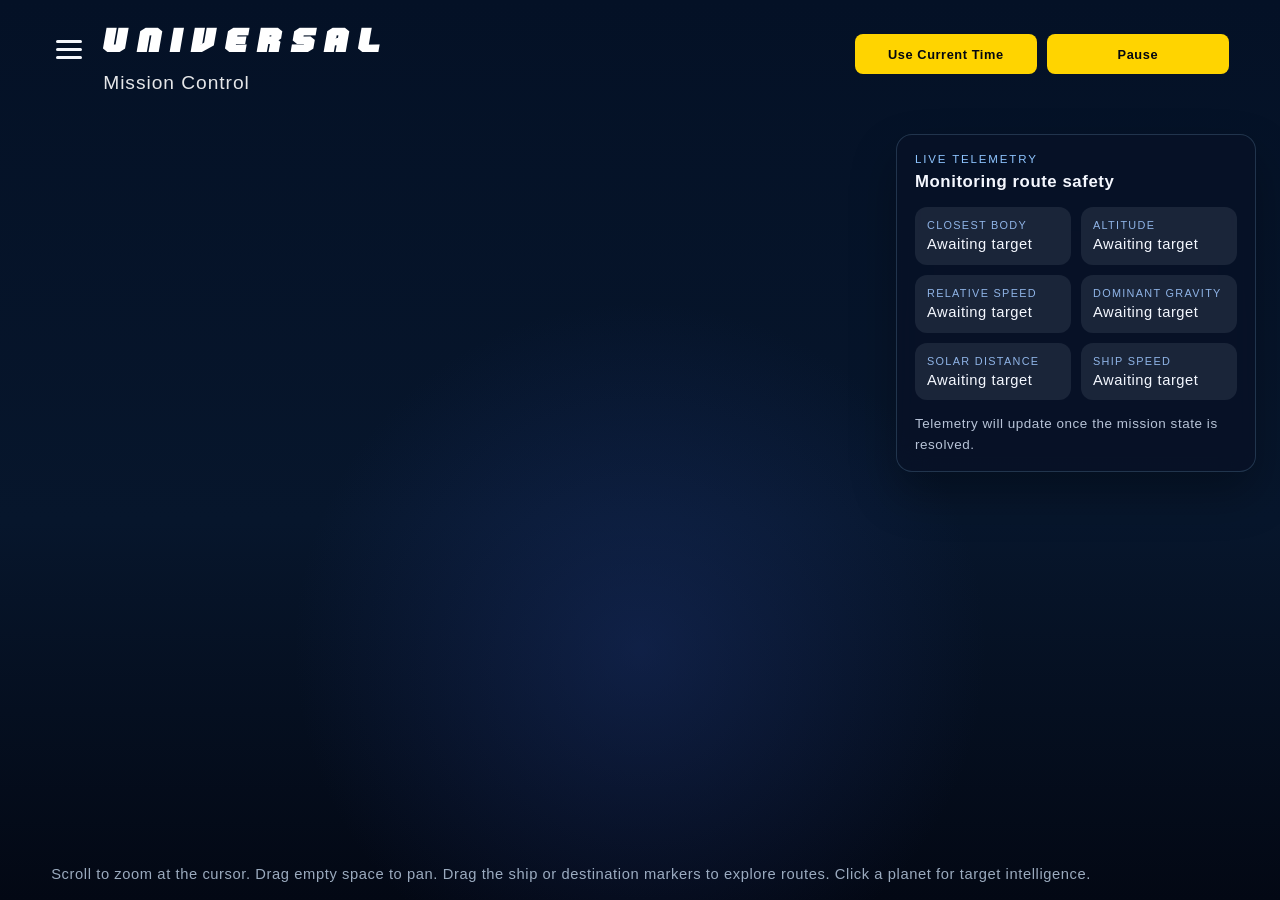
==== commit fabb2854: "V1" ====
--- a/index.html
+++ b/index.html
@@ -57,6 +57,39 @@
       <section class="mission-main">
         <div class="canvas-wrap mission-canvas-wrap">
           <canvas id="solarCanvas" width="1000" height="1000"></canvas>
+          <aside class="mission-telemetry" aria-live="polite">
+            <div class="mission-telemetry-header">
+              <span class="mission-telemetry-eyebrow">Live Telemetry</span>
+              <strong id="missionStatusValue" class="mission-status-value">Monitoring route safety</strong>
+            </div>
+            <div class="mission-telemetry-grid">
+              <div class="mission-telemetry-stat">
+                <span class="mission-telemetry-label">Closest Body</span>
+                <span id="telemetryClosestBody" class="mission-telemetry-value">Awaiting target</span>
+              </div>
+              <div class="mission-telemetry-stat">
+                <span class="mission-telemetry-label">Altitude</span>
+                <span id="telemetryAltitude" class="mission-telemetry-value">Awaiting target</span>
+              </div>
+              <div class="mission-telemetry-stat">
+                <span class="mission-telemetry-label">Relative Speed</span>
+                <span id="telemetryRelativeSpeed" class="mission-telemetry-value">Awaiting target</span>
+              </div>
+              <div class="mission-telemetry-stat">
+                <span class="mission-telemetry-label">Dominant Gravity</span>
+                <span id="telemetryDominantGravity" class="mission-telemetry-value">Awaiting target</span>
+              </div>
+              <div class="mission-telemetry-stat">
+                <span class="mission-telemetry-label">Solar Distance</span>
+                <span id="telemetrySolarDistance" class="mission-telemetry-value">Awaiting target</span>
+              </div>
+              <div class="mission-telemetry-stat">
+                <span class="mission-telemetry-label">Ship Speed</span>
+                <span id="telemetryShipSpeed" class="mission-telemetry-value">Awaiting target</span>
+              </div>
+            </div>
+            <p id="missionAlertText" class="mission-alert-text">Telemetry will update once the mission state is resolved.</p>
+          </aside>
           <section id="planetInfo" class="planet-overview hidden" aria-hidden="true" aria-live="polite">
             <div class="planet-overview-surface"></div>
             <div class="planet-overview-panel">
@@ -217,6 +250,18 @@
 
       <div class="route-output">
         <h3>Guidance</h3>
+        <div class="route-timeline" id="routeTimeline" aria-live="polite">
+          <div class="route-timeline-card">
+            <span class="route-timeline-label">Departure Timer</span>
+            <strong id="departureTimerValue" class="route-timeline-value">Waiting for route</strong>
+            <span id="departureTimerMeta" class="route-timeline-meta">Generate a route to see the best departure window.</span>
+          </div>
+          <div class="route-timeline-card">
+            <span class="route-timeline-label">Arrival Timer</span>
+            <strong id="arrivalTimerValue" class="route-timeline-value">Waiting for route</strong>
+            <span id="arrivalTimerMeta" class="route-timeline-meta">Arrival timing will appear after the planner finishes.</span>
+          </div>
+        </div>
         <p id="routeSummary">Choose an origin and destination, then generate a route.</p>
         <div class="route-stats" id="routeStats"></div>
       </div>
--- a/style.css
+++ b/style.css
@@ -5,8 +5,8 @@
 }
 
 @font-face {
-  font-family: "Science Gothic";
-  src: url("assets/ScienceGothic.ttf") format("truetype");
+  font-family: "Gunken";
+  src: url("assets/Gunken.otf") format("opentype");
   font-display: swap;
 }
 
@@ -30,8 +30,13 @@
 
 body {
   min-height: 100vh;
+<<<<<<< HEAD
   font-family: "Science Gothic", Arial, Helvetica, sans-serif;
   font-family: "Science Gothic", Arial, Helvetica, sans-serif;
+=======
+  font-family: "Gunken", Arial, Helvetica, sans-serif;
+  letter-spacing: 0.035em;
+>>>>>>> 007d71f (V1)
   background:
     radial-gradient(circle at center, #101a2c 0%, #090d16 45%, #04060b 100%);
   color: white;
@@ -57,8 +62,12 @@
   margin-bottom: 16px;
   font-size: 2rem;
   letter-spacing: 1px;
+<<<<<<< HEAD
   font-family: "Legend", "Science Gothic", Arial, sans-serif;
   font-family: "Legend", "Science Gothic", Arial, sans-serif;
+=======
+  font-family: "Legend", "Gunken", Arial, sans-serif;
+>>>>>>> 007d71f (V1)
 }
 
 .controls {
@@ -361,31 +370,58 @@
   margin-top: 0;
   display: grid;
   grid-template-rows: auto auto minmax(0, 1fr);
-  gap: 0;
+  gap: 18px;
   overflow: hidden;
 }
 
 .route-output p {
-  overflow: visible;
-  margin-top: 14px;
-  padding: 24px 36px 12px;
-  border-radius: 8px 8px 0 0;
-  background: #aeb5c0;
-  line-height: 1.25;
-  color: #111827;
-  font-size: 0.92rem;
+  display: none;
+}
+
+.route-timeline {
+  display: grid;
+  grid-template-columns: repeat(2, minmax(0, 1fr));
+  gap: 16px;
+}
+
+.route-timeline-card {
+  display: grid;
+  gap: 8px;
+  padding: 18px 20px;
+  border-radius: 8px;
+  background: rgba(174, 181, 192, 0.16);
+  border: 1px solid rgba(255, 255, 255, 0.08);
+}
+
+.route-timeline-label {
+  font-size: 0.72rem;
+  text-transform: uppercase;
+  letter-spacing: 0.12em;
+  color: #9fc8ff;
+}
+
+.route-timeline-value {
+  color: #f5f7fb;
+  font-size: 1.12rem;
+  line-height: 1.3;
+}
+
+.route-timeline-meta {
+  color: rgba(223, 235, 255, 0.76);
+  font-size: 0.84rem;
+  line-height: 1.5;
 }
 
 .route-stats {
   display: grid;
-  grid-template-columns: repeat(4, minmax(0, 1fr));
-  grid-auto-rows: minmax(92px, auto);
-  gap: 10px;
+  grid-template-columns: repeat(3, minmax(0, 1fr));
+  grid-auto-rows: minmax(138px, auto);
+  gap: 18px;
   min-height: 0;
-  max-height: 330px;
+  max-height: 520px;
   overflow-y: auto;
-  padding: 8px 36px 36px;
-  border-radius: 0 0 8px 8px;
+  padding: 18px 36px 36px;
+  border-radius: 8px;
   background: #aeb5c0;
 }
 
@@ -393,7 +429,7 @@
   background: #f5f5f3;
   border: 0;
   border-radius: 8px;
-  padding: 10px;
+  padding: 16px 14px 18px;
   min-width: 0;
 }
 
@@ -405,12 +441,13 @@
   font-size: 0.68rem;
   color: #5b6472;
   text-transform: uppercase;
-  letter-spacing: 0.05em;
-  margin-bottom: 4px;
+  letter-spacing: 0.11em;
+  margin-bottom: 8px;
 }
 
 .route-stat .value {
-  font-size: 0.9rem;
+  font-size: 1rem;
+  line-height: 1.24;
   color: #111827;
   overflow-wrap: anywhere;
 }
@@ -501,11 +538,11 @@
 
   .route-stats {
     grid-template-columns: repeat(2, minmax(0, 1fr));
-    padding: 8px 14px 18px;
-  }
-
-  .route-output p {
-    padding: 18px 14px 10px;
+    padding: 14px 14px 18px;
+  }
+
+  .route-timeline {
+    grid-template-columns: 1fr;
   }
 }
 
@@ -549,14 +586,14 @@
   line-height: 0.95;
   letter-spacing: 0.32em;
   font-weight: 700;
-  font-family: "Legend", "Science Gothic", Arial, sans-serif;
+  font-family: "Legend", "Gunken", Arial, sans-serif;
 }
 
 .mission-brand p {
   margin-top: 10px;
   color: rgba(255, 255, 255, 0.9);
   font-size: clamp(1rem, 1.5vw, 1.25rem);
-  letter-spacing: 0.02em;
+  letter-spacing: 0.05em;
 }
 
 .mission-brand-row {
@@ -577,6 +614,10 @@
   flex-wrap: wrap;
   gap: 18px;
   margin-bottom: 16px;
+  background: transparent;
+  border: 0;
+  box-shadow: none;
+  backdrop-filter: none;
 }
 
 .mission-actions {
@@ -596,7 +637,7 @@
   background: #ffd400;
   color: #030711;
   font-size: 0.8rem;
-  letter-spacing: 0;
+  letter-spacing: 0.045em;
   white-space: nowrap;
 }
 
@@ -704,7 +745,7 @@
 
 .nav-time-card {
   display: grid;
-  grid-template-columns: minmax(72px, 0.7fr) minmax(0, 1.3fr);
+  grid-template-columns: minmax(64px, 0.5fr) minmax(0, 1.5fr);
   grid-template-rows: auto auto;
   gap: 8px 12px;
   align-items: end;
@@ -722,7 +763,7 @@
   color: rgba(255, 255, 255, 0.9);
   font-size: 0.82rem;
   font-weight: 700;
-  letter-spacing: 0.02em;
+  letter-spacing: 0.06em;
 }
 
 .mission-control-page input[type="number"],
@@ -826,7 +867,7 @@
   font-size: 0.82rem;
   font-weight: 700;
   text-transform: none;
-  letter-spacing: 0.02em;
+  letter-spacing: 0.06em;
   color: rgba(255, 255, 255, 0.92);
 }
 
@@ -844,11 +885,12 @@
 }
 
 .sim-time-date {
-  display: none;
+  display: block;
   margin-top: 4px;
   color: rgba(255, 255, 255, 0.56);
   font-size: 0.84rem;
   font-weight: 400;
+  letter-spacing: 0.04em;
   white-space: nowrap;
 }
 
@@ -867,6 +909,7 @@
   text-align: center;
   color: #eef6ff;
   font-size: 0.95rem;
+  letter-spacing: 0.04em;
 }
 
 .zoom-controls button {
@@ -902,6 +945,75 @@
   flex-direction: column;
   align-items: stretch;
   margin-top: 0;
+}
+
+.mission-telemetry {
+  position: absolute;
+  top: 24px;
+  right: 24px;
+  z-index: 2;
+  width: min(360px, calc(100vw - 48px));
+  display: grid;
+  gap: 14px;
+  padding: 18px 18px 16px;
+  border-radius: 16px;
+  background: rgba(8, 18, 38, 0.82);
+  border: 1px solid rgba(157, 215, 255, 0.18);
+  backdrop-filter: blur(14px);
+  box-shadow: 0 22px 46px rgba(0, 0, 0, 0.28);
+}
+
+.mission-telemetry-header {
+  display: grid;
+  gap: 6px;
+}
+
+.mission-telemetry-eyebrow {
+  color: #8ec5ff;
+  font-size: 0.72rem;
+  text-transform: uppercase;
+  letter-spacing: 0.16em;
+}
+
+.mission-status-value {
+  color: #f5f8ff;
+  font-size: 1.05rem;
+  line-height: 1.3;
+}
+
+.mission-telemetry-grid {
+  display: grid;
+  grid-template-columns: repeat(2, minmax(0, 1fr));
+  gap: 10px;
+}
+
+.mission-telemetry-stat {
+  display: grid;
+  gap: 4px;
+  min-width: 0;
+  padding: 12px 12px 10px;
+  border-radius: 12px;
+  background: rgba(174, 181, 192, 0.12);
+}
+
+.mission-telemetry-label {
+  color: rgba(159, 200, 255, 0.88);
+  font-size: 0.68rem;
+  text-transform: uppercase;
+  letter-spacing: 0.12em;
+}
+
+.mission-telemetry-value {
+  color: #f4f8ff;
+  font-size: 0.92rem;
+  line-height: 1.35;
+  overflow-wrap: anywhere;
+}
+
+.mission-alert-text {
+  color: rgba(223, 235, 255, 0.82);
+  font-size: 0.84rem;
+  line-height: 1.5;
 }
 
 .mission-control-page canvas {
@@ -934,6 +1046,7 @@
   margin-top: 0;
   color: rgba(213, 233, 255, 0.72);
   font-size: 0.92rem;
+  letter-spacing: 0.04em;
   pointer-events: none;
 }
 
@@ -1062,7 +1175,7 @@
   line-height: 0.96;
   letter-spacing: 0.02em;
   color: #f5f8ff;
-  font-family: "Legend", "Science Gothic", Arial, sans-serif;
+  font-family: "Legend", "Gunken", Arial, sans-serif;
 }
 
 .planet-overview-grid {
@@ -1084,7 +1197,7 @@
   margin-bottom: 6px;
   color: #9fc8ff;
   text-transform: uppercase;
-  letter-spacing: 0.12em;
+  letter-spacing: 0.16em;
   font-size: clamp(0.84rem, 1vw, 0.98rem);
 }
 
@@ -1094,6 +1207,7 @@
   font-size: clamp(1.05rem, 1.5vw, 1.35rem);
   line-height: 1.38;
   font-weight: 700;
+  letter-spacing: 0.035em;
 }
 
 .planet-overview-stat-size {
@@ -1140,20 +1254,37 @@
   height: auto;
   object-fit: contain;
   object-position: center;
-  transform: translateY(-20px);
   filter: drop-shadow(0 28px 42px rgba(0, 0, 0, 0.42));
-  animation: planetOverviewImageIn 0.28s ease;
+  animation: planetOverviewImageIn 0.28s ease, planetOverviewFloat 4.9s ease-in-out infinite 0.28s;
+}
+
+.planet-overview-visual img.is-saturn {
+  width: min(31vw, 470px);
 }
 
 @keyframes planetOverviewImageIn {
   from {
     opacity: 0;
-    transform: scale(0.92);
+    transform: translateY(-20px) scale(0.92);
   }
 
   to {
     opacity: 1;
-    transform: scale(1);
+    transform: translateY(-20px) scale(1);
+  }
+}
+
+@keyframes planetOverviewFloat {
+  0% {
+    transform: translateY(-18px) rotate(-1.8deg);
+  }
+
+  50% {
+    transform: translateY(-40px) rotate(1.8deg);
+  }
+
+  100% {
+    transform: translateY(-18px) rotate(-1.8deg);
   }
 }
 
@@ -1199,6 +1330,17 @@
 
   .mission-control-page .mission-canvas-wrap {
     min-height: 70vh;
+  }
+
+  .mission-telemetry {
+    top: 16px;
+    right: 18px;
+    left: 18px;
+    width: auto;
+  }
+
+  .mission-telemetry-grid {
+    grid-template-columns: 1fr;
   }
 
   .canvas-hint {
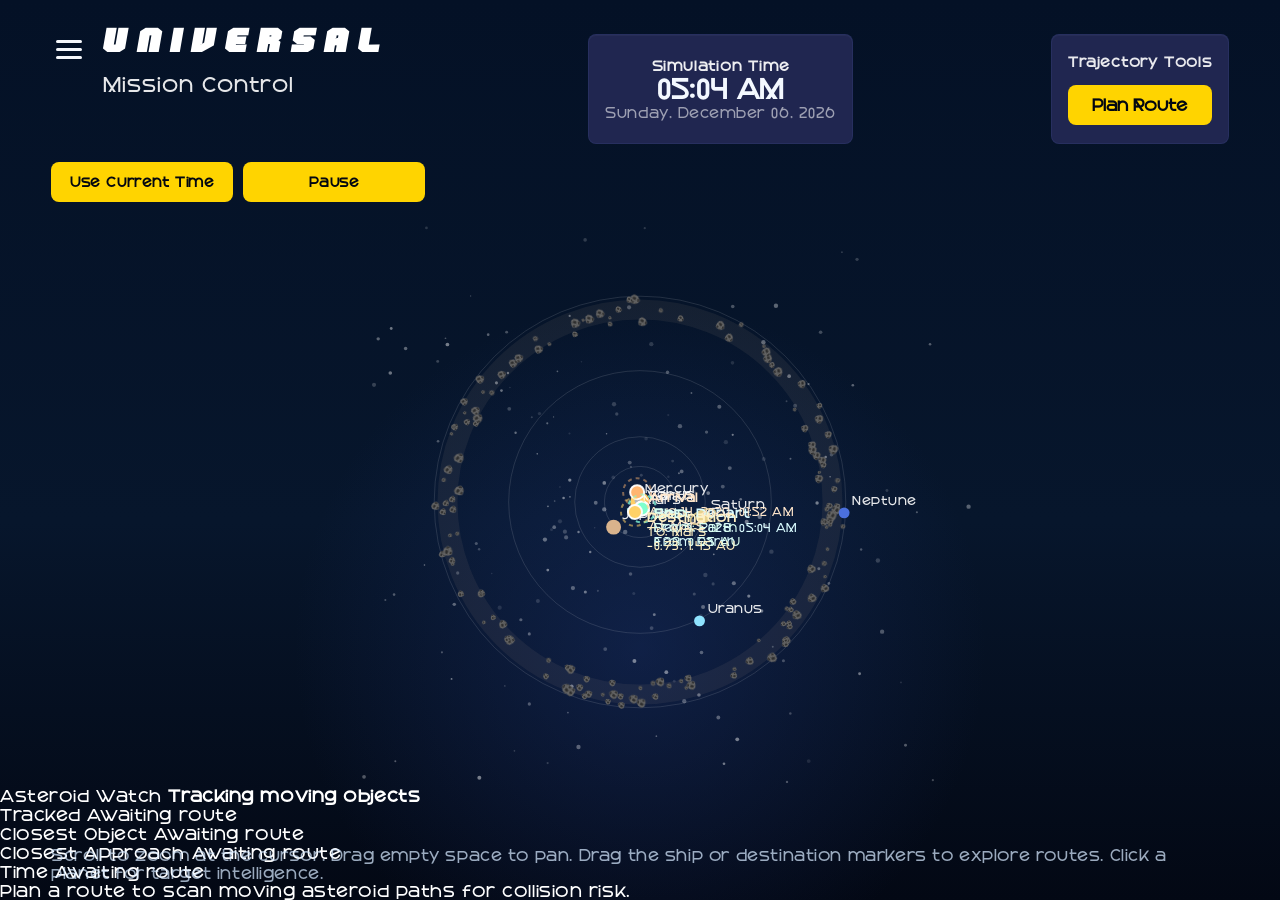
==== commit ea5eaaea: "Add simulation time display and trajectory tools Added simulation time display and trajectory planni" ====
--- a/index.html
+++ b/index.html
@@ -19,6 +19,16 @@
         </div>
       </div>
 
+      <div class="sim-time-chip">
+        <span class="sim-time-label">Simulation Time</span>
+        <span id="simTimeDisplay" class="sim-time-value">Loading...</span>
+      </div>
+
+      <div class="nav-control-card planner-preview">
+        <span class="card-label">Trajectory Tools</span>
+        <button id="openPlannerBtn" type="button">Plan Route</button>
+      </div>
+
       <div class="controls mission-controls" id="missionControls" aria-hidden="true">
         <div class="nav-control-card nav-time-card">
           <div class="control-field speed-field">
@@ -31,14 +41,6 @@
           </div>
           <button id="applyTimeBtn">Apply</button>
         </div>
-        <div class="sim-time-chip">
-          <span class="sim-time-label">Simulation Time</span>
-          <span id="simTimeDisplay" class="sim-time-value">Loading...</span>
-        </div>
-        <div class="nav-control-card planner-preview">
-          <span class="card-label">Trajectory Tools</span>
-          <button id="openPlannerBtn" type="button">Plan Route</button>
-        </div>
         <div class="zoom-controls">
           <span class="zoom-label">Zoom</span>
           <button id="zoomOutBtn" type="button">-</button>
@@ -57,38 +59,30 @@
       <section class="mission-main">
         <div class="canvas-wrap mission-canvas-wrap">
           <canvas id="solarCanvas" width="1000" height="1000"></canvas>
-          <aside class="mission-telemetry" aria-live="polite">
-            <div class="mission-telemetry-header">
-              <span class="mission-telemetry-eyebrow">Live Telemetry</span>
-              <strong id="missionStatusValue" class="mission-status-value">Monitoring route safety</strong>
-            </div>
-            <div class="mission-telemetry-grid">
-              <div class="mission-telemetry-stat">
-                <span class="mission-telemetry-label">Closest Body</span>
-                <span id="telemetryClosestBody" class="mission-telemetry-value">Awaiting target</span>
-              </div>
-              <div class="mission-telemetry-stat">
-                <span class="mission-telemetry-label">Altitude</span>
-                <span id="telemetryAltitude" class="mission-telemetry-value">Awaiting target</span>
-              </div>
-              <div class="mission-telemetry-stat">
-                <span class="mission-telemetry-label">Relative Speed</span>
-                <span id="telemetryRelativeSpeed" class="mission-telemetry-value">Awaiting target</span>
-              </div>
-              <div class="mission-telemetry-stat">
-                <span class="mission-telemetry-label">Dominant Gravity</span>
-                <span id="telemetryDominantGravity" class="mission-telemetry-value">Awaiting target</span>
-              </div>
-              <div class="mission-telemetry-stat">
-                <span class="mission-telemetry-label">Solar Distance</span>
-                <span id="telemetrySolarDistance" class="mission-telemetry-value">Awaiting target</span>
-              </div>
-              <div class="mission-telemetry-stat">
-                <span class="mission-telemetry-label">Ship Speed</span>
-                <span id="telemetryShipSpeed" class="mission-telemetry-value">Awaiting target</span>
-              </div>
-            </div>
-            <p id="missionAlertText" class="mission-alert-text">Telemetry will update once the mission state is resolved.</p>
+          <aside class="asteroid-monitor" aria-live="polite">
+            <div class="asteroid-monitor-header">
+              <span class="asteroid-monitor-eyebrow">Asteroid Watch</span>
+              <strong id="asteroidRiskValue" class="asteroid-status-value">Tracking moving objects</strong>
+            </div>
+            <div class="asteroid-monitor-grid">
+              <div class="asteroid-monitor-stat">
+                <span class="asteroid-monitor-label">Tracked</span>
+                <span id="asteroidTrackedValue" class="asteroid-monitor-value">Awaiting route</span>
+              </div>
+              <div class="asteroid-monitor-stat">
+                <span class="asteroid-monitor-label">Closest Object</span>
+                <span id="asteroidClosestValue" class="asteroid-monitor-value">Awaiting route</span>
+              </div>
+              <div class="asteroid-monitor-stat">
+                <span class="asteroid-monitor-label">Closest Approach</span>
+                <span id="asteroidApproachValue" class="asteroid-monitor-value">Awaiting route</span>
+              </div>
+              <div class="asteroid-monitor-stat">
+                <span class="asteroid-monitor-label">Time</span>
+                <span id="asteroidTimeValue" class="asteroid-monitor-value">Awaiting route</span>
+              </div>
+            </div>
+            <p id="asteroidAlertText" class="asteroid-alert-text">Plan a route to scan moving asteroid paths for collision risk.</p>
           </aside>
           <section id="planetInfo" class="planet-overview hidden" aria-hidden="true" aria-live="polite">
             <div class="planet-overview-surface"></div>
@@ -173,12 +167,18 @@
           </div>
 
           <div id="originCustomGroup" class="custom-coords hidden">
-            <label for="originCustomX">X (AU)</label>
-            <input id="originCustomX" type="number" step="0.001" value="1" />
-            <label for="originCustomY">Y (AU)</label>
-            <input id="originCustomY" type="number" step="0.001" value="0" />
-            <label for="originCustomZ">Z (AU)</label>
-            <input id="originCustomZ" type="number" step="0.001" value="0" />
+            <div class="coord-field">
+              <label for="originCustomX">X (AU)</label>
+              <input id="originCustomX" type="number" step="0.001" value="1" />
+            </div>
+            <div class="coord-field">
+              <label for="originCustomY">Y (AU)</label>
+              <input id="originCustomY" type="number" step="0.001" value="0" />
+            </div>
+            <div class="coord-field">
+              <label for="originCustomZ">Z (AU)</label>
+              <input id="originCustomZ" type="number" step="0.001" value="0" />
+            </div>
           </div>
         </div>
 
@@ -209,12 +209,18 @@
           </div>
 
           <div id="destinationCustomGroup" class="custom-coords hidden">
-            <label for="destinationCustomX">X (AU)</label>
-            <input id="destinationCustomX" type="number" step="0.001" value="1.524" />
-            <label for="destinationCustomY">Y (AU)</label>
-            <input id="destinationCustomY" type="number" step="0.001" value="0" />
-            <label for="destinationCustomZ">Z (AU)</label>
-            <input id="destinationCustomZ" type="number" step="0.001" value="0" />
+            <div class="coord-field">
+              <label for="destinationCustomX">X (AU)</label>
+              <input id="destinationCustomX" type="number" step="0.001" value="1.524" />
+            </div>
+            <div class="coord-field">
+              <label for="destinationCustomY">Y (AU)</label>
+              <input id="destinationCustomY" type="number" step="0.001" value="0" />
+            </div>
+            <div class="coord-field">
+              <label for="destinationCustomZ">Z (AU)</label>
+              <input id="destinationCustomZ" type="number" step="0.001" value="0" />
+            </div>
           </div>
         </div>
 
--- a/style.css
+++ b/style.css
@@ -10,18 +10,6 @@
   font-display: swap;
 }
 
-@font-face {
-  font-family: "Legend";
-  src: url("assets/Legend.ttf") format("truetype");
-  font-display: swap;
-}
-
-@font-face {
-  font-family: "Science Gothic";
-  src: url("assets/ScienceGothic.ttf") format("truetype");
-  font-display: swap;
-}
-
 * {
   box-sizing: border-box;
   margin: 0;
@@ -30,13 +18,8 @@
 
 body {
   min-height: 100vh;
-<<<<<<< HEAD
-  font-family: "Science Gothic", Arial, Helvetica, sans-serif;
-  font-family: "Science Gothic", Arial, Helvetica, sans-serif;
-=======
   font-family: "Gunken", Arial, Helvetica, sans-serif;
   letter-spacing: 0.035em;
->>>>>>> 007d71f (V1)
   background:
     radial-gradient(circle at center, #101a2c 0%, #090d16 45%, #04060b 100%);
   color: white;
@@ -62,12 +45,7 @@
   margin-bottom: 16px;
   font-size: 2rem;
   letter-spacing: 1px;
-<<<<<<< HEAD
-  font-family: "Legend", "Science Gothic", Arial, sans-serif;
-  font-family: "Legend", "Science Gothic", Arial, sans-serif;
-=======
   font-family: "Legend", "Gunken", Arial, sans-serif;
->>>>>>> 007d71f (V1)
 }
 
 .controls {
@@ -88,7 +66,6 @@
   padding: 10px 14px;
   font-size: 0.95rem;
   font-family: inherit;
-  font-family: inherit;
 }
 
 button {
@@ -557,7 +534,6 @@
 
 .mission-control-page .mission-shell {
   width: 100%;
-  height: 100vh;
   height: 100vh;
   min-height: 100vh;
   display: grid;
@@ -1021,8 +997,6 @@
   flex: 1;
   width: 100%;
   height: 100%;
-  width: 100%;
-  height: 100%;
   min-height: 0;
   border-radius: 0;
   border: 0;
@@ -1089,46 +1063,12 @@
   z-index: 1;
   min-height: 100%;
   padding: 30px 42px 34px;
-.planet-overview {
-  position: absolute;
-  inset: 0;
-  z-index: 4;
-  opacity: 0;
-  pointer-events: none;
-  transition: opacity 0.24s ease;
-}
-
-.planet-overview.is-open {
-  opacity: 1;
-  pointer-events: auto;
-}
-
-.planet-overview-surface {
-  position: absolute;
-  inset: 0;
-  background:
-    radial-gradient(circle at 20% 38%, rgba(110, 165, 255, 0.2), transparent 28%),
-    radial-gradient(circle at 50% 78%, rgba(60, 98, 184, 0.18), transparent 24%),
-    linear-gradient(180deg, rgba(4, 16, 36, 0.82) 0%, rgba(5, 15, 29, 0.94) 62%, rgba(1, 8, 18, 0.98) 100%);
-  backdrop-filter: blur(8px);
-}
-
-.planet-overview-panel {
-  position: relative;
-  z-index: 1;
-  min-height: 100%;
-  padding: 30px 42px 34px;
   display: grid;
   grid-template-rows: auto auto minmax(0, 1fr);
   gap: 12px;
   overflow-y: auto;
   transform: translateY(18px) scale(0.985);
   transition: transform 0.5s cubic-bezier(0.2, 0.8, 0.2, 1);
-  grid-template-rows: auto auto minmax(0, 1fr);
-  gap: 12px;
-  overflow-y: auto;
-  transform: translateY(18px) scale(0.985);
-  transition: transform 0.5s cubic-bezier(0.2, 0.8, 0.2, 1);
 }
 
 .planet-overview.is-open .planet-overview-panel {
@@ -1136,13 +1076,7 @@
 }
 
 .planet-overview-header {
-.planet-overview.is-open .planet-overview-panel {
-  transform: translateY(0) scale(1);
-}
-
-.planet-overview-header {
-  display: flex;
-  justify-content: space-between;
+  display: flex;
   justify-content: space-between;
   align-items: center;
   gap: 18px;
@@ -1152,7 +1086,7 @@
 .planet-overview-endpoint {
   min-width: 156px;
   min-height: 48px;
-  border-radius: 8px;
+  border-radius: 999px;
   font-size: 0.92rem;
 }
 
@@ -1243,6 +1177,7 @@
   display: flex;
   align-items: flex-start;
   justify-content: center;
+  min-height: 260px;
   min-height: 220px;
   padding-top: 0;
 }
@@ -1288,6 +1223,16 @@
   }
 }
 
+.planet-info-close {
+  position: absolute;
+  top: 12px;
+  right: 12px;
+  padding: 7px 10px;
+  font-size: 0.82rem;
+  background: rgba(255, 255, 255, 0.1);
+  color: #f4f8ff;
+}
+
 @media (max-width: 1280px) {
   .mission-control-page .mission-controls {
     grid-template-columns: repeat(2, minmax(0, 1fr));
@@ -1386,24 +1331,6 @@
     min-width: 0;
   }
 
-  .planet-overview-panel {
-    padding: 24px 20px 28px;
-  }
-
-  .planet-overview-header {
-    flex-wrap: wrap;
-  }
-
-  .planet-overview-close,
-  .planet-overview-endpoint {
-    flex: 1 1 180px;
-    min-width: 0;
-  }
-
-  .planet-overview-grid {
-    grid-template-columns: repeat(2, minmax(0, 1fr));
-    grid-template-rows: auto;
-    gap: 24px 18px;
   .planet-overview-panel {
     padding: 24px 20px 28px;
   }
@@ -1447,28 +1374,5 @@
 
   .planet-overview-title {
     font-size: clamp(2.2rem, 12vw, 3.6rem);
-  .planet-overview-stat,
-  .planet-overview-visual,
-  .planet-overview-stat-size,
-  .planet-overview-stat-temp,
-  .planet-overview-stat-distance,
-  .planet-overview-stat-elements {
-    grid-column: auto;
-    grid-row: auto;
-    justify-self: stretch;
-    max-width: none;
-  }
-
-  .planet-overview-visual {
-    order: 5;
-    min-height: 220px;
-  }
-
-  .planet-overview-visual img {
-    width: min(72vw, 320px);
-  }
-
-  .planet-overview-title {
-    font-size: clamp(2.2rem, 12vw, 3.6rem);
-  }
-}
+  }
+}
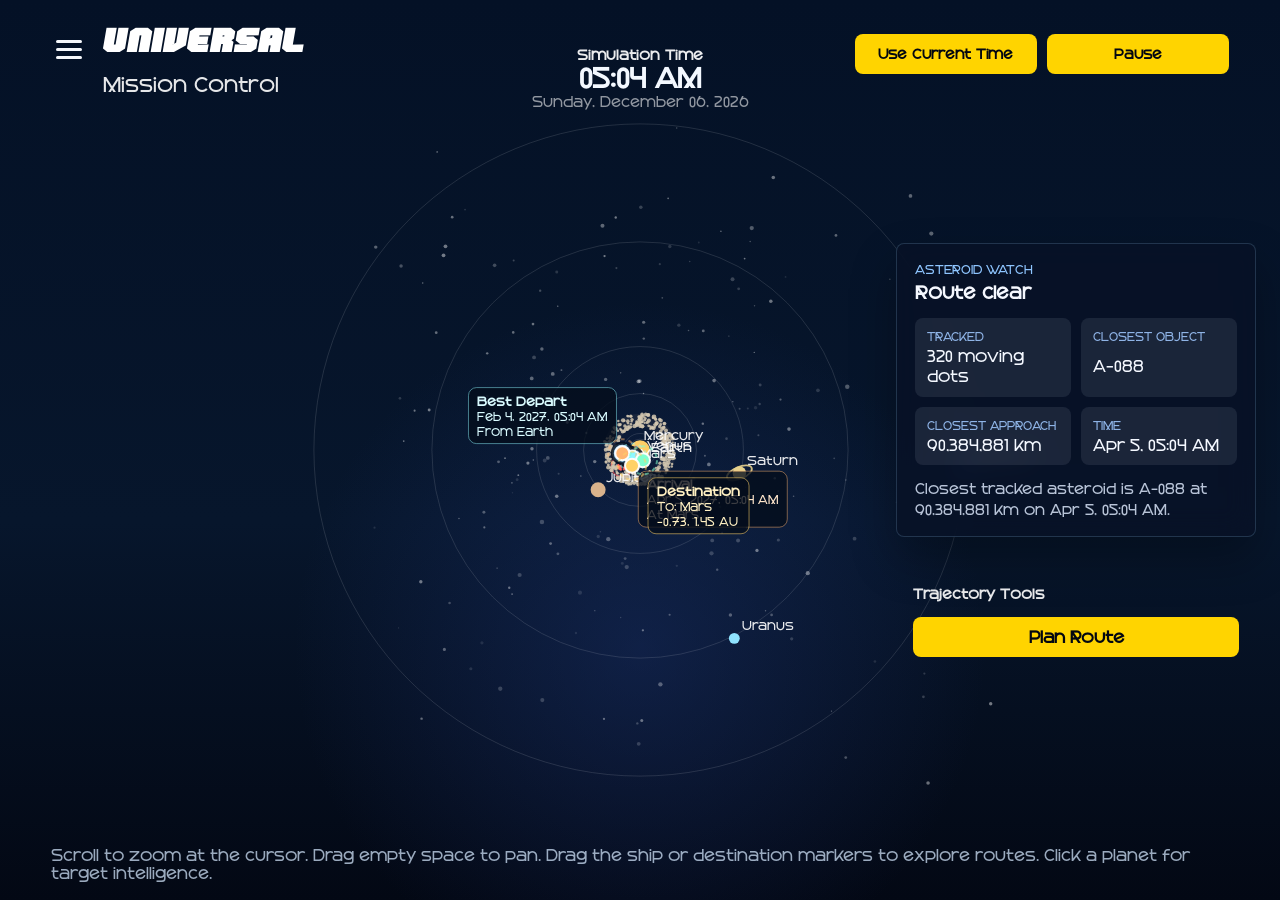
==== commit 40111613: "SPEED CHANGES" ====
--- a/index.html
+++ b/index.html
@@ -241,13 +241,22 @@
             </div>
           </div>
           <div class="ship-action-grid">
-            <div class="planner-priority-group">
-              <span class="planner-priority-label">Optimize for</span>
-              <label><input id="preferTimeInput" type="checkbox" checked /> Shortest travel time</label>
-              <label><input id="preferFuelInput" type="checkbox" checked /> Lowest fuel</label>
+            <div class="planner-priority-stack">
+              <div class="planner-priority-group">
+                <span class="planner-priority-label">Optimize for</span>
+                <label><input id="preferTimeInput" type="checkbox" checked /> Shortest travel time</label>
+                <label><input id="preferFuelInput" type="checkbox" checked /> Lowest fuel</label>
+              </div>
+              <div class="planner-speed-group">
+                <label for="plannerCruiseSpeedInput" class="planner-priority-label">Planned Cruise Speed</label>
+                <div class="planner-speed-row">
+                  <input id="plannerCruiseSpeedInput" type="number" min="10" step="0.1" value="20" />
+                  <span class="planner-speed-unit">km/s</span>
+                </div>
+                <p class="planner-speed-help">The planner searches for routes that can be flown at this cruise speed.</p>
+              </div>
             </div>
             <div class="planner-buttons">
-              <button id="swapRouteBtn" type="button">Swap Route</button>
               <button id="planRouteBtn" type="button">Plan Best Route</button>
             </div>
           </div>
--- a/style.css
+++ b/style.css
@@ -19,7 +19,7 @@
 body {
   min-height: 100vh;
   font-family: "Gunken", Arial, Helvetica, sans-serif;
-  letter-spacing: 0.035em;
+  letter-spacing: 0;
   background:
     radial-gradient(circle at center, #101a2c 0%, #090d16 45%, #04060b 100%);
   color: white;
@@ -44,7 +44,7 @@
   text-align: center;
   margin-bottom: 16px;
   font-size: 2rem;
-  letter-spacing: 1px;
+  letter-spacing: 0;
   font-family: "Legend", "Gunken", Arial, sans-serif;
 }
 
@@ -62,7 +62,7 @@
 input[type="number"],
 select {
   border: none;
-  border-radius: 10px;
+  border-radius: 8px;
   padding: 10px 14px;
   font-size: 0.95rem;
   font-family: inherit;
@@ -145,7 +145,7 @@
 .route-output h3 {
   color: #f5f7fb;
   font-size: 1rem;
-  letter-spacing: 0.03em;
+  letter-spacing: 0;
 }
 
 .planner-field-grid {
@@ -194,6 +194,11 @@
   padding: 14px 28px;
 }
 
+.planner-priority-stack {
+  display: grid;
+  gap: 12px;
+}
+
 .planner-buttons {
   display: grid;
   gap: 10px;
@@ -235,16 +240,58 @@
 .planner-priority-label {
   font-size: 0.76rem;
   text-transform: uppercase;
-  letter-spacing: 0.08em;
+  letter-spacing: 0;
   color: #101827;
   font-weight: 700;
 }
 
+.planner-speed-group {
+  display: grid;
+  gap: 8px;
+  padding: 10px 12px;
+  border-radius: 8px;
+  background: rgba(16, 24, 38, 0.08);
+}
+
+.planner-speed-row {
+  display: grid;
+  grid-template-columns: minmax(0, 1fr) auto;
+  gap: 10px;
+  align-items: center;
+}
+
+.planner-speed-row input {
+  min-width: 0;
+}
+
+.planner-speed-unit {
+  font-size: 0.84rem;
+  color: #263142;
+  font-weight: 600;
+}
+
+.planner-speed-help {
+  margin: 0;
+  font-size: 0.76rem;
+  color: #3d4b60;
+}
+
 .custom-coords {
   display: grid;
-  grid-template-columns: repeat(3, minmax(0, 1fr));
-  gap: 8px;
+  grid-template-columns: repeat(3, minmax(128px, 1fr));
+  gap: 12px;
   align-items: end;
+}
+
+.coord-field {
+  min-width: 0;
+}
+
+.coord-field label {
+  display: block;
+  margin-bottom: 6px;
+  color: #121a29;
+  font-size: 0.86rem;
 }
 
 .planner-card .custom-coords {
@@ -277,13 +324,13 @@
 
 .modal-dialog {
   position: relative;
-  width: min(1230px, 100%);
+  width: min(1360px, 100%);
   max-height: calc(100vh - 10vh);
   overflow-y: auto;
   overflow-x: hidden;
   overscroll-behavior: contain;
   display: grid;
-  grid-template-columns: minmax(410px, 0.92fr) minmax(520px, 1.18fr);
+  grid-template-columns: minmax(470px, 0.95fr) minmax(560px, 1.15fr);
   grid-template-rows: auto auto;
   align-items: stretch;
   gap: 24px 34px;
@@ -325,14 +372,14 @@
   color: #f5f7fb;
   font-size: clamp(2rem, 4vw, 3.1rem);
   line-height: 0.95;
-  letter-spacing: 0.1em;
+  letter-spacing: 0;
   text-transform: uppercase;
 }
 
 .modal-header p {
   color: rgba(255, 255, 255, 0.88);
   font-size: 1.08rem;
-  letter-spacing: 0.02em;
+  letter-spacing: 0;
 }
 
 .modal-close {
@@ -373,7 +420,7 @@
 .route-timeline-label {
   font-size: 0.72rem;
   text-transform: uppercase;
-  letter-spacing: 0.12em;
+  letter-spacing: 0;
   color: #9fc8ff;
 }
 
@@ -418,7 +465,7 @@
   font-size: 0.68rem;
   color: #5b6472;
   text-transform: uppercase;
-  letter-spacing: 0.11em;
+  letter-spacing: 0;
   margin-bottom: 8px;
 }
 
@@ -537,8 +584,9 @@
   height: 100vh;
   min-height: 100vh;
   display: grid;
-  grid-template-rows: auto minmax(0, 1fr);
-  padding: 34px 4vw 0;
+  grid-template-rows: minmax(0, 1fr);
+  position: relative;
+  padding: 0 4vw;
   margin: 0;
   border-radius: 0;
   background: transparent;
@@ -549,7 +597,7 @@
 
 .mission-control-page .eyebrow {
   text-transform: uppercase;
-  letter-spacing: 0.18em;
+  letter-spacing: 0;
   font-size: 0.72rem;
   color: #8ec5ff;
   margin-bottom: 8px;
@@ -560,7 +608,7 @@
   margin-bottom: 0;
   font-size: clamp(1.45rem, 2.3vw, 2.05rem);
   line-height: 0.95;
-  letter-spacing: 0.32em;
+  letter-spacing: 0;
   font-weight: 700;
   font-family: "Legend", "Gunken", Arial, sans-serif;
 }
@@ -569,7 +617,7 @@
   margin-top: 10px;
   color: rgba(255, 255, 255, 0.9);
   font-size: clamp(1rem, 1.5vw, 1.25rem);
-  letter-spacing: 0.05em;
+  letter-spacing: 0;
 }
 
 .mission-brand-row {
@@ -583,13 +631,17 @@
   --nav-button-width: 182px;
   --nav-button-height: 40px;
   --zoom-button-size: 40px;
-  position: relative;
+  position: absolute;
+  top: 34px;
+  left: 4vw;
+  right: 4vw;
+  z-index: 8;
   display: flex;
   justify-content: space-between;
   align-items: flex-start;
   flex-wrap: wrap;
   gap: 18px;
-  margin-bottom: 16px;
+  margin-bottom: 0;
   background: transparent;
   border: 0;
   box-shadow: none;
@@ -612,8 +664,9 @@
   padding: 0 14px;
   background: #ffd400;
   color: #030711;
+  border: 0;
   font-size: 0.8rem;
-  letter-spacing: 0.045em;
+  letter-spacing: 0;
   white-space: nowrap;
 }
 
@@ -678,7 +731,7 @@
 
 .mission-control-page .mission-controls {
   display: grid;
-  grid-template-columns: repeat(4, minmax(0, 1fr));
+  grid-template-columns: repeat(2, minmax(260px, 1fr));
   align-items: stretch;
   justify-content: stretch;
   position: absolute;
@@ -719,6 +772,48 @@
   box-shadow: inset 0 1px 0 rgba(255, 255, 255, 0.03);
 }
 
+.mission-topbar > .sim-time-chip,
+.mission-topbar > .planner-preview {
+  min-height: 84px;
+  width: min(260px, 22vw);
+  flex: 0 1 260px;
+  background: transparent;
+  border-color: transparent;
+  box-shadow: none;
+}
+
+.mission-topbar > .planner-preview button {
+  background: #ffd400;
+  color: #030711;
+  border: 0;
+}
+
+.mission-topbar > .planner-preview {
+  position: fixed;
+  top: calc(clamp(210px, 27vh, 300px) + 330px);
+  right: 24px;
+  z-index: 6;
+  width: min(360px, calc(100vw - 48px));
+  flex: none;
+}
+
+.mission-topbar > .sim-time-chip {
+  position: absolute;
+  top: 0;
+  left: 50%;
+  transform: translateX(-50%);
+  z-index: 1;
+  flex: none;
+}
+
+.mission-control-page.planet-overview-active .mission-topbar > .sim-time-chip {
+  display: none;
+}
+
+.mission-control-page.planet-overview-active .mission-topbar {
+  display: none;
+}
+
 .nav-time-card {
   display: grid;
   grid-template-columns: minmax(64px, 0.5fr) minmax(0, 1.5fr);
@@ -739,7 +834,7 @@
   color: rgba(255, 255, 255, 0.9);
   font-size: 0.82rem;
   font-weight: 700;
-  letter-spacing: 0.06em;
+  letter-spacing: 0;
 }
 
 .mission-control-page input[type="number"],
@@ -816,7 +911,7 @@
   margin: 0;
   font-size: 0.74rem;
   text-transform: uppercase;
-  letter-spacing: 0.08em;
+  letter-spacing: 0;
   color: rgba(182, 215, 255, 0.75);
   white-space: nowrap;
 }
@@ -843,7 +938,7 @@
   font-size: 0.82rem;
   font-weight: 700;
   text-transform: none;
-  letter-spacing: 0.06em;
+  letter-spacing: 0;
   color: rgba(255, 255, 255, 0.92);
 }
 
@@ -866,7 +961,7 @@
   color: rgba(255, 255, 255, 0.56);
   font-size: 0.84rem;
   font-weight: 400;
-  letter-spacing: 0.04em;
+  letter-spacing: 0;
   white-space: nowrap;
 }
 
@@ -876,7 +971,7 @@
   font-size: 0.82rem;
   color: rgba(255, 255, 255, 0.88);
   text-transform: uppercase;
-  letter-spacing: 0.05em;
+  letter-spacing: 0;
   text-align: center;
 }
 
@@ -885,7 +980,7 @@
   text-align: center;
   color: #eef6ff;
   font-size: 0.95rem;
-  letter-spacing: 0.04em;
+  letter-spacing: 0;
 }
 
 .zoom-controls button {
@@ -897,9 +992,12 @@
 
 .mission-layout {
   display: flex;
+  grid-row: 1;
   min-height: 0;
   height: 100%;
   margin: 0 -4vw;
+  position: relative;
+  z-index: 0;
 }
 
 .mission-main {
@@ -923,70 +1021,70 @@
   margin-top: 0;
 }
 
-.mission-telemetry {
+.asteroid-monitor {
   position: absolute;
-  top: 24px;
+  top: clamp(210px, 27vh, 300px);
   right: 24px;
   z-index: 2;
   width: min(360px, calc(100vw - 48px));
   display: grid;
   gap: 14px;
   padding: 18px 18px 16px;
-  border-radius: 16px;
+  border-radius: 8px;
   background: rgba(8, 18, 38, 0.82);
   border: 1px solid rgba(157, 215, 255, 0.18);
   backdrop-filter: blur(14px);
   box-shadow: 0 22px 46px rgba(0, 0, 0, 0.28);
 }
 
-.mission-telemetry-header {
+.asteroid-monitor-header {
   display: grid;
   gap: 6px;
 }
 
-.mission-telemetry-eyebrow {
+.asteroid-monitor-eyebrow {
   color: #8ec5ff;
   font-size: 0.72rem;
   text-transform: uppercase;
-  letter-spacing: 0.16em;
-}
-
-.mission-status-value {
+  letter-spacing: 0;
+}
+
+.asteroid-status-value {
   color: #f5f8ff;
   font-size: 1.05rem;
   line-height: 1.3;
 }
 
-.mission-telemetry-grid {
+.asteroid-monitor-grid {
   display: grid;
   grid-template-columns: repeat(2, minmax(0, 1fr));
   gap: 10px;
 }
 
-.mission-telemetry-stat {
+.asteroid-monitor-stat {
   display: grid;
   gap: 4px;
   min-width: 0;
   padding: 12px 12px 10px;
-  border-radius: 12px;
+  border-radius: 8px;
   background: rgba(174, 181, 192, 0.12);
 }
 
-.mission-telemetry-label {
+.asteroid-monitor-label {
   color: rgba(159, 200, 255, 0.88);
   font-size: 0.68rem;
   text-transform: uppercase;
-  letter-spacing: 0.12em;
-}
-
-.mission-telemetry-value {
+  letter-spacing: 0;
+}
+
+.asteroid-monitor-value {
   color: #f4f8ff;
   font-size: 0.92rem;
   line-height: 1.35;
   overflow-wrap: anywhere;
 }
 
-.mission-alert-text {
+.asteroid-alert-text {
   color: rgba(223, 235, 255, 0.82);
   font-size: 0.84rem;
   line-height: 1.5;
@@ -1020,7 +1118,7 @@
   margin-top: 0;
   color: rgba(213, 233, 255, 0.72);
   font-size: 0.92rem;
-  letter-spacing: 0.04em;
+  letter-spacing: 0;
   pointer-events: none;
 }
 
@@ -1067,8 +1165,9 @@
   grid-template-rows: auto auto minmax(0, 1fr);
   gap: 12px;
   overflow-y: auto;
-  transform: translateY(18px) scale(0.985);
-  transition: transform 0.5s cubic-bezier(0.2, 0.8, 0.2, 1);
+  transform: translateY(0) scale(1);
+  transition: transform 0.28s ease;
+  will-change: transform;
 }
 
 .planet-overview.is-open .planet-overview-panel {
@@ -1080,13 +1179,15 @@
   justify-content: space-between;
   align-items: center;
   gap: 18px;
+  position: relative;
+  z-index: 3;
 }
 
 .planet-overview-close,
 .planet-overview-endpoint {
   min-width: 156px;
   min-height: 48px;
-  border-radius: 999px;
+  border-radius: 8px;
   font-size: 0.92rem;
 }
 
@@ -1102,12 +1203,14 @@
 
 .planet-overview-copy {
   text-align: center;
+  position: relative;
+  z-index: 3;
 }
 
 .planet-overview-title {
   font-size: clamp(3.1rem, 6vw, 5.3rem);
-  line-height: 0.96;
-  letter-spacing: 0.02em;
+  line-height: 1.12;
+  letter-spacing: 0;
   color: #f5f8ff;
   font-family: "Legend", "Gunken", Arial, sans-serif;
 }
@@ -1123,7 +1226,11 @@
 
 .planet-overview-stat {
   align-self: center;
-  max-width: 340px;
+  max-width: 390px;
+  min-width: 0;
+  padding: 2px 0;
+  position: relative;
+  z-index: 3;
 }
 
 .planet-overview-label {
@@ -1131,7 +1238,7 @@
   margin-bottom: 6px;
   color: #9fc8ff;
   text-transform: uppercase;
-  letter-spacing: 0.16em;
+  letter-spacing: 0;
   font-size: clamp(0.84rem, 1vw, 0.98rem);
 }
 
@@ -1139,36 +1246,41 @@
   display: block;
   color: #dfebff;
   font-size: clamp(1.05rem, 1.5vw, 1.35rem);
-  line-height: 1.38;
+  line-height: 1.6;
   font-weight: 700;
-  letter-spacing: 0.035em;
+  letter-spacing: 0;
+  overflow-wrap: anywhere;
 }
 
 .planet-overview-stat-size {
-  grid-column: 3 / span 3;
+  grid-column: 3 / span 4;
   grid-row: 2 / span 1;
   align-self: start;
 }
 
 .planet-overview-stat-temp {
-  grid-column: 10 / span 3;
+  grid-column: 9 / span 4;
   grid-row: 4 / span 1;
   justify-self: start;
   text-align: left;
   align-self: start;
+  padding-left: 32px;
 }
 
 .planet-overview-stat-distance {
-  grid-column: 2 / span 4;
+  grid-column: 2 / span 5;
   grid-row: 4 / span 1;
   align-self: start;
+  padding-left: 14px;
+  transform: translateY(-28px);
 }
 
 .planet-overview-stat-elements {
-  grid-column: 9 / span 4;
+  grid-column: 8 / span 5;
   grid-row: 2 / span 2;
   justify-self: start;
   align-self: start;
+  padding-left: 128px;
 }
 
 .planet-overview-visual {
@@ -1180,6 +1292,12 @@
   min-height: 260px;
   min-height: 220px;
   padding-top: 0;
+  position: relative;
+  z-index: 1;
+}
+
+.planet-overview.is-open .planet-overview-visual {
+  animation: planetOverviewZoomIn 0.5s cubic-bezier(0.2, 0.8, 0.2, 1) both;
 }
 
 .planet-overview-visual img {
@@ -1190,22 +1308,28 @@
   object-fit: contain;
   object-position: center;
   filter: drop-shadow(0 28px 42px rgba(0, 0, 0, 0.42));
-  animation: planetOverviewImageIn 0.28s ease, planetOverviewFloat 4.9s ease-in-out infinite 0.28s;
+  transform: translateY(-18px);
+  animation: planetOverviewFloat 4.9s ease-in-out infinite;
 }
 
 .planet-overview-visual img.is-saturn {
-  width: min(31vw, 470px);
-}
-
-@keyframes planetOverviewImageIn {
+  width: min(35vw, 560px);
+}
+
+@keyframes planetOverviewZoomIn {
   from {
     opacity: 0;
-    transform: translateY(-20px) scale(0.92);
+    transform: scale(0.35);
+  }
+
+  65% {
+    opacity: 1;
+    transform: scale(1.08);
   }
 
   to {
     opacity: 1;
-    transform: translateY(-20px) scale(1);
+    transform: scale(1);
   }
 }
 
@@ -1246,10 +1370,13 @@
   }
 
   .mission-control-page .mission-shell {
-    padding: 28px 18px 0;
+    padding: 0 18px;
   }
 
   .mission-topbar {
+    top: 28px;
+    left: 18px;
+    right: 18px;
     flex-direction: column;
     align-items: flex-start;
   }
@@ -1269,6 +1396,21 @@
     align-items: stretch;
   }
 
+  .mission-topbar > .sim-time-chip,
+  .mission-topbar > .planner-preview {
+    width: 100%;
+    flex-basis: 100%;
+  }
+
+  .mission-topbar > .sim-time-chip {
+    position: static;
+    transform: none;
+  }
+
+  .mission-topbar > .planner-preview {
+    position: static;
+  }
+
   .mission-layout {
     margin: 0 -18px;
   }
@@ -1277,14 +1419,15 @@
     min-height: 70vh;
   }
 
-  .mission-telemetry {
-    top: 16px;
+  .asteroid-monitor {
+    top: auto;
+    bottom: 72px;
     right: 18px;
     left: 18px;
     width: auto;
   }
 
-  .mission-telemetry-grid {
+  .asteroid-monitor-grid {
     grid-template-columns: 1fr;
   }
 
